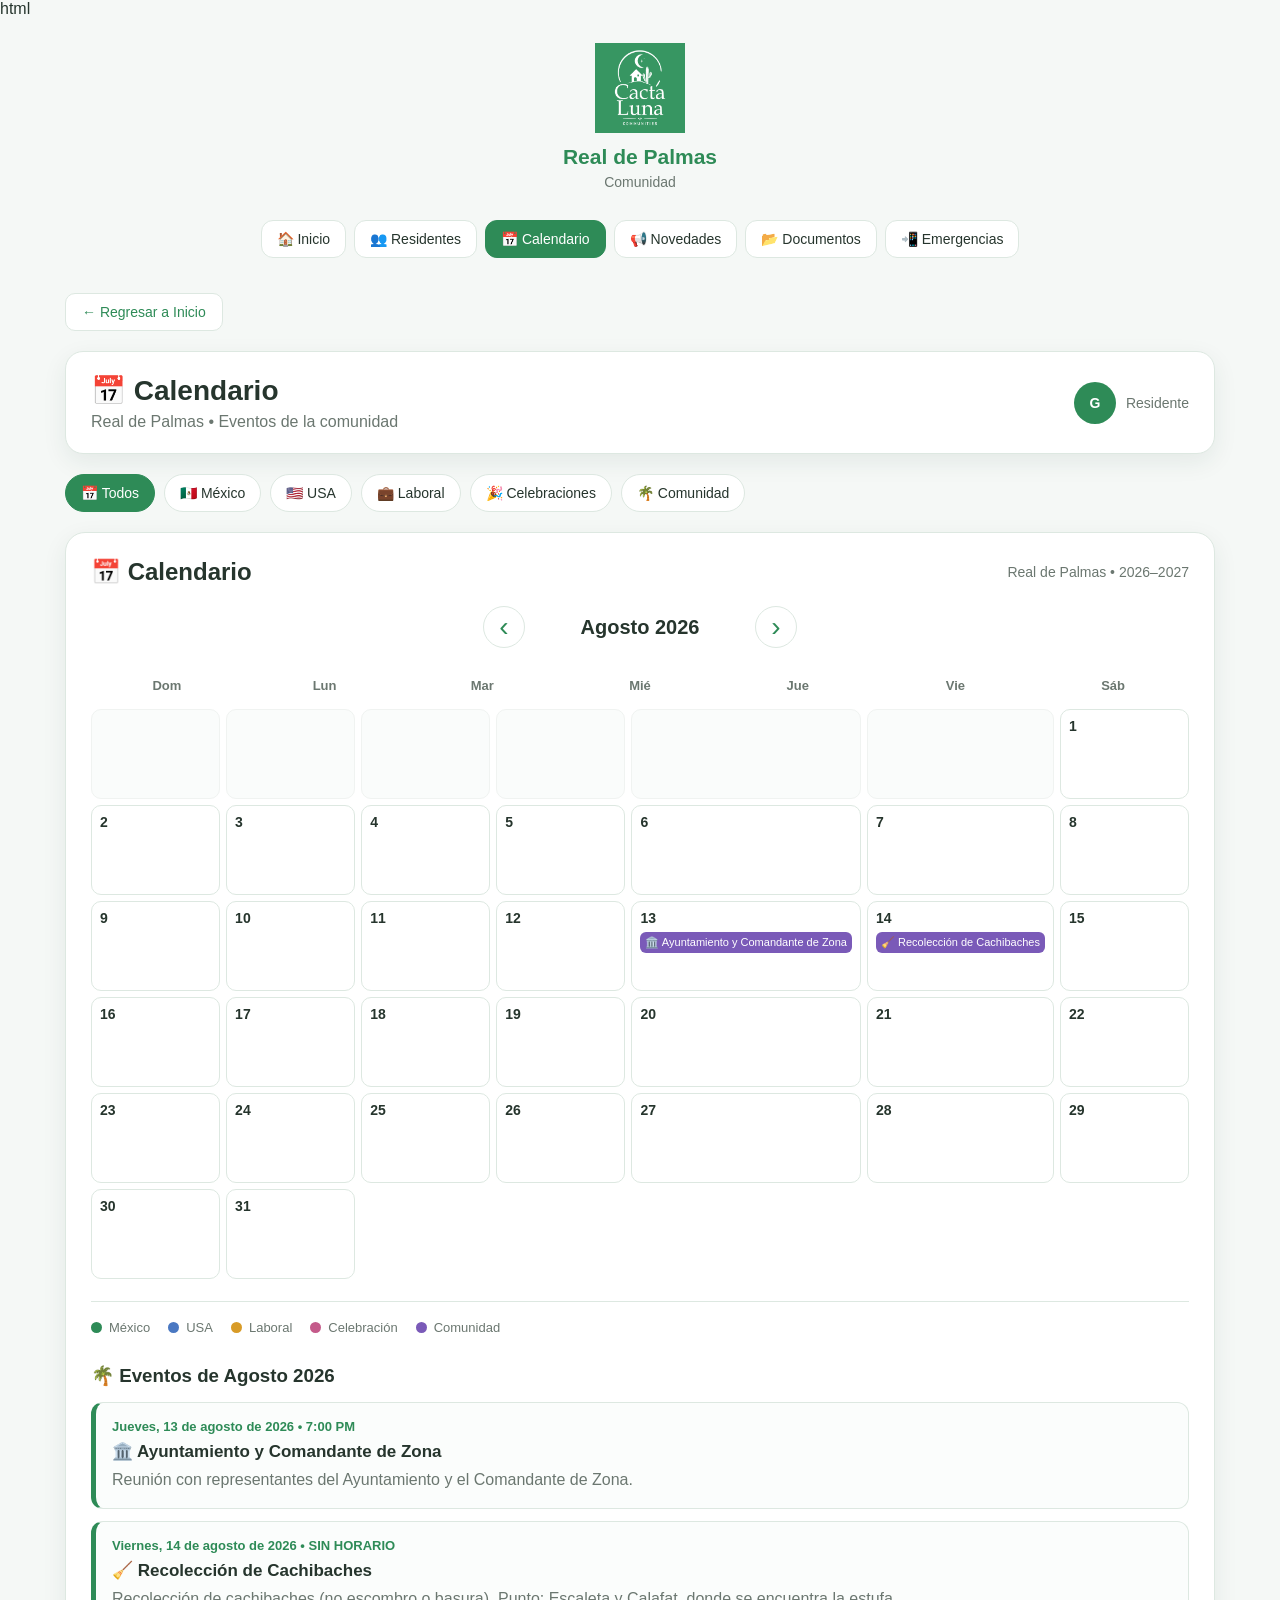
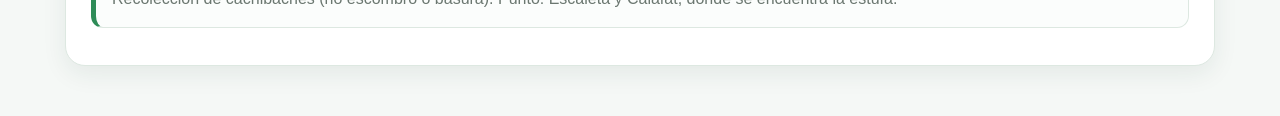
==== pages/calendario.html @ a6d6593d "Update calendario.html" ====
html
<!DOCTYPE html>
<html lang="es">
<head>

<meta charset="UTF-8">
<meta name="viewport" content="width=device-width, initial-scale=1.0">

<title>Calendario | Cacta Luna Communities</title>

<style>

/* ==================================================
   CACTA LUNA COMMUNITIES
   CALENDARIO
================================================== */

:root{
    --verde-principal:#2E8B57;
    --verde-oscuro:#236B45;
    --verde-claro:#EAF6EF;
    --fondo:#F5F8F6;
    --blanco:#FFFFFF;
    --texto:#26352D;
    --gris:#6B7770;
    --borde:#DDE8E1;
    --sombra:0 8px 25px rgba(30,70,45,.08);

    --mexico:#2E8B57;
    --usa:#4A78C2;
    --laboral:#D89B27;
    --celebracion:#C45A8A;
    --comunidad:#7A5AB8;
}

*{
    box-sizing:border-box;
}

body{
    margin:0;
    font-family:Arial, Helvetica, sans-serif;
    background:var(--fondo);
    color:var(--texto);
}

/* ==================================================
   ESTRUCTURA
================================================== */

body{
    min-height:100vh;
}

.logo-area{
    text-align:center;
    padding:25px 15px 20px;
}

.logo-area img{
    width:90px;
    height:90px;
    object-fit:contain;
    display:block;
    margin:0 auto 12px;
}

.logo-area h2{
    margin:0;
    font-size:21px;
    color:var(--verde-principal);
}

.logo-area p{
    margin:5px 0 0;
    color:var(--gris);
    font-size:14px;
}

/* ==================================================
   MENU
================================================== */

.menu{
    display:flex;
    justify-content:center;
    flex-wrap:wrap;
    gap:8px;
    padding:10px 20px 20px;
}

.menu a{
    text-decoration:none;
    color:var(--texto);
    background:white;
    border:1px solid var(--borde);
    padding:10px 15px;
    border-radius:12px;
    font-size:14px;
    transition:.2s ease;
}

.menu a:hover{
    background:var(--verde-claro);
    color:var(--verde-oscuro);
    transform:translateY(-2px);
}

.menu a.active{
    background:var(--verde-principal);
    color:white;
    border-color:var(--verde-principal);
}

/* ==================================================
   CONTENEDOR
================================================== */

.main-content{
    max-width:1200px;
    margin:0 auto;
    padding:15px 25px 50px;
}

/* ==================================================
   BOTON INICIO
================================================== */

.boton-inicio{
    display:inline-block;
    text-decoration:none;
    color:var(--verde-principal);
    background:white;
    border:1px solid var(--borde);
    padding:10px 16px;
    border-radius:10px;
    margin-bottom:20px;
    font-size:14px;
    transition:.2s;
}

.boton-inicio:hover{
    background:var(--verde-claro);
}

/* ==================================================
   TOPBAR
================================================== */

.topbar{
    background:white;
    border:1px solid var(--borde);
    border-radius:18px;
    padding:22px 25px;
    display:flex;
    justify-content:space-between;
    align-items:center;
    gap:20px;
    box-shadow:var(--sombra);
    margin-bottom:20px;
}

.topbar h1{
    margin:0 0 6px;
    font-size:28px;
}

.topbar p{
    margin:0;
    color:var(--gris);
}

.profile{
    display:flex;
    align-items:center;
    gap:10px;
    color:var(--gris);
    font-size:14px;
}

.avatar{
    width:42px;
    height:42px;
    border-radius:50%;
    background:var(--verde-principal);
    color:white;
    display:flex;
    align-items:center;
    justify-content:center;
    font-weight:bold;
}

/* ==================================================
   FILTROS
================================================== */

.filters{
    display:flex;
    flex-wrap:wrap;
    gap:9px;
    margin-bottom:20px;
}

.filter{
    border:1px solid var(--borde);
    background:white;
    color:var(--texto);
    padding:10px 15px;
    border-radius:20px;
    cursor:pointer;
    font-size:14px;
    transition:.2s;
}

.filter:hover{
    background:var(--verde-claro);
}

.filter.active{
    background:var(--verde-principal);
    color:white;
    border-color:var(--verde-principal);
}

/* ==================================================
   TARJETA CALENDARIO
================================================== */

.calendar-card{
    background:white;
    border:1px solid var(--borde);
    border-radius:20px;
    padding:25px;
    box-shadow:var(--sombra);
}

.calendar-header{
    display:flex;
    justify-content:space-between;
    align-items:center;
    gap:15px;
    margin-bottom:20px;
}

.calendar-header h2{
    margin:0;
}

.month{
    color:var(--gris);
    font-size:14px;
}

/* ==================================================
   CONTROLES DE MES
================================================== */

.month-controls{
    display:flex;
    justify-content:center;
    align-items:center;
    gap:20px;
    margin-bottom:20px;
}

.month-button{
    width:42px;
    height:42px;
    border-radius:50%;
    border:1px solid var(--borde);
    background:white;
    color:var(--verde-principal);
    font-size:28px;
    cursor:pointer;
    line-height:1;
}

.month-button:hover{
    background:var(--verde-claro);
}

.month-label{
    min-width:190px;
    text-align:center;
    font-size:20px;
    font-weight:bold;
}

/* ==================================================
   DIAS DE SEMANA
================================================== */

.weekdays{
    display:grid;
    grid-template-columns:repeat(7,1fr);
    gap:6px;
    margin-bottom:6px;
}

.weekdays div{
    text-align:center;
    padding:10px 4px;
    font-size:13px;
    font-weight:bold;
    color:var(--gris);
}

/* ==================================================
   GRID DEL CALENDARIO
================================================== */

.calendar-grid{
    display:grid;
    grid-template-columns:repeat(7,1fr);
    gap:6px;
}

.day{
    min-height:90px;
    border:1px solid var(--borde);
    border-radius:10px;
    padding:8px;
    background:#fff;
    position:relative;
    cursor:default;
    transition:.15s;
}

.day.empty{
    background:#FAFCFB;
    border-color:#F0F3F1;
}

.day-number{
    font-size:14px;
    font-weight:bold;
    margin-bottom:6px;
}

.day.today{
    border:2px solid var(--verde-principal);
}

.day.has-event{
    cursor:pointer;
}

.day.has-event:hover{
    transform:translateY(-2px);
    box-shadow:0 4px 12px rgba(30,70,45,.12);
}

/* ==================================================
   EVENTOS DENTRO DEL DIA
================================================== */

.day-event{
    font-size:11px;
    padding:4px 5px;
    border-radius:6px;
    margin-top:4px;
    color:white;
    overflow:hidden;
    white-space:nowrap;
    text-overflow:ellipsis;
}

.event-mexico{
    background:var(--mexico);
}

.event-usa{
    background:var(--usa);
}

.event-laboral{
    background:var(--laboral);
}

.event-celebracion{
    background:var(--celebracion);
}

.event-comunidad{
    background:var(--comunidad);
}

/* ==================================================
   LEYENDA
================================================== */

.legend{
    display:flex;
    flex-wrap:wrap;
    gap:18px;
    margin-top:22px;
    padding-top:18px;
    border-top:1px solid var(--borde);
}

.legend-item{
    display:flex;
    align-items:center;
    gap:7px;
    font-size:13px;
    color:var(--gris);
}

.legend-dot{
    width:11px;
    height:11px;
    border-radius:50%;
}

.dot-mexico{
    background:var(--mexico);
}

.dot-usa{
    background:var(--usa);
}

.dot-laboral{
    background:var(--laboral);
}

.dot-celebracion{
    background:var(--celebracion);
}

.dot-comunidad{
    background:var(--comunidad);
}

/* ==================================================
   LISTA DE EVENTOS
================================================== */

.events-list{
    margin-top:30px;
}

.events-list h3{
    margin-bottom:15px;
}

.event-card{
    border:1px solid var(--borde);
    border-left:5px solid var(--verde-principal);
    border-radius:12px;
    padding:16px;
    margin-bottom:12px;
    background:#FBFDFC;
}

.event-card .date{
    color:var(--verde-principal);
    font-weight:bold;
    font-size:13px;
    margin-bottom:7px;
}

.event-card .title{
    font-size:17px;
    font-weight:bold;
    margin-bottom:6px;
}

.event-card p{
    margin:0;
    color:var(--gris);
    line-height:1.5;
}

/* ==================================================
   MENSAJE SIN EVENTOS
================================================== */

.no-events{
    color:var(--gris);
    padding:15px;
    background:var(--verde-claro);
    border-radius:10px;
}

/* ==================================================
   RESPONSIVE
================================================== */

@media(max-width:700px){

    .main-content{
        padding:10px 12px 35px;
    }

    .menu{
        padding:8px 10px 15px;
    }

    .menu a{
        font-size:13px;
        padding:9px 11px;
    }

    .topbar{
        padding:18px;
        align-items:flex-start;
    }

    .topbar h1{
        font-size:23px;
    }

    .profile{
        display:none;
    }

    .calendar-card{
        padding:14px;
        border-radius:15px;
    }

    .calendar-header{
        display:block;
    }

    .calendar-header h2{
        margin-bottom:5px;
    }

    .month-controls{
        gap:10px;
    }

    .month-label{
        min-width:150px;
        font-size:17px;
    }

    .weekdays{
        gap:3px;
    }

    .weekdays div{
        font-size:10px;
        padding:7px 2px;
    }

    .calendar-grid{
        gap:3px;
    }

    .day{
        min-height:62px;
        padding:5px;
        border-radius:7px;
    }

    .day-number{
        font-size:12px;
    }

    .day-event{
        font-size:9px;
        padding:3px;
    }

    .legend{
        gap:10px;
    }

    .legend-item{
        font-size:11px;
    }
}

</style>

</head>

<body>

<!-- ==================================================
     LOGO
================================================== -->

<div class="logo-area">

    <img src="../assets/logo-cacta-luna1.png"
         alt="Cacta Luna Communities">

    <h2>Real de Palmas</h2>

    <p>Comunidad</p>

</div>


<!-- ==================================================
     MENU
================================================== -->

<nav class="menu">

    <a href="../index.html">
        🏠 Inicio
    </a>

    <a href="#">
        👥 Residentes
    </a>

    <a href="calendario.html" class="active">
        📅 Calendario
    </a>

    <a href="#">
        📢 Novedades
    </a>

    <a href="documentos.html">
        📂 Documentos
    </a>

    <a href="https://wa.me/5216621665671?text=Hola,%20solicito%20apoyo%20de%20emergencia%20vecinal%20en%20Real%20de%20Palmas%20Etapa%201"
       target="_blank"
       rel="noopener">
        📲 Emergencias
    </a>

</nav>


<!-- ==================================================
     CONTENIDO
================================================== -->

<main class="main-content">

    <a href="../index.html" class="boton-inicio">
        ← Regresar a Inicio
    </a>


    <!-- TOPBAR -->

    <div class="topbar">

        <div>

            <h1>📅 Calendario</h1>

            <p>
                Real de Palmas • Eventos de la comunidad
            </p>

        </div>


        <div class="profile">

            <div class="avatar">
                G
            </div>

            <span>
                Residente
            </span>

        </div>

    </div>


    <!-- ==================================================
         FILTROS
    ================================================== -->

    <div class="filters">

        <button class="filter active"
                onclick="filtrarEventos('todos',this)">
            📅 Todos
        </button>

        <button class="filter"
                onclick="filtrarEventos('mexico',this)">
            🇲🇽 México
        </button>

        <button class="filter"
                onclick="filtrarEventos('usa',this)">
            🇺🇸 USA
        </button>

        <button class="filter"
                onclick="filtrarEventos('laboral',this)">
            💼 Laboral
        </button>

        <button class="filter"
                onclick="filtrarEventos('celebracion',this)">
            🎉 Celebraciones
        </button>

        <button class="filter"
                onclick="filtrarEventos('comunidad',this)">
            🌴 Comunidad
        </button>

    </div>


    <!-- ==================================================
         CALENDARIO
    ================================================== -->

    <section class="calendar-card">

        <div class="calendar-header">

            <h2>📅 Calendario</h2>

            <span class="month">
                Real de Palmas • 2026–2027
            </span>

        </div>


        <div class="month-controls">

            <button class="month-button"
                    onclick="mesAnterior()">
                ‹
            </button>

            <div id="monthLabel"
                 class="month-label">
                Agosto 2026
            </div>

            <button class="month-button"
                    onclick="mesSiguiente()">
                ›
            </button>

        </div>


        <div class="weekdays">

            <div>Dom</div>
            <div>Lun</div>
            <div>Mar</div>
            <div>Mié</div>
            <div>Jue</div>
            <div>Vie</div>
            <div>Sáb</div>

        </div>


        <!--
            IMPORTANTE:
            ESTA DIV NUNCA SE REEMPLAZA POR LA LISTA
            DE EVENTOS.

            JavaScript solamente genera aquí los días.
        -->

        <div id="calendarGrid"
             class="calendar-grid">
        </div>


        <!-- LEYENDA -->

        <div class="legend">

            <div class="legend-item">
                <span class="legend-dot dot-mexico"></span>
                México
            </div>

            <div class="legend-item">
                <span class="legend-dot dot-usa"></span>
                USA
            </div>

            <div class="legend-item">
                <span class="legend-dot dot-laboral"></span>
                Laboral
            </div>

            <div class="legend-item">
                <span class="legend-dot dot-celebracion"></span>
                Celebración
            </div>

            <div class="legend-item">
                <span class="legend-dot dot-comunidad"></span>
                Comunidad
            </div>

        </div>


        <!-- ==================================================
             EVENTOS DE LA COMUNIDAD
        ================================================== -->

     <div class="events-list">

    <div id="eventsContainer">
    </div>

</div>

    </section>

</main>


<!-- ==================================================
     JAVASCRIPT
================================================== -->

<script>

/* ==================================================
   CONFIGURACIÓN DEL CALENDARIO
================================================== */

/*
    El calendario comienza en agosto de 2026
    y termina en diciembre de 2027.

    Los días se generan automáticamente.

    NO SE DEBEN AGREGAR LOS DÍAS MANUALMENTE.
*/


const fechaInicio = new Date(2026, 7, 1);
const fechaFin = new Date(2027, 11, 1);

let fechaActual = new Date(2026, 7, 1);

let filtroActual = "todos";


/* ==================================================
   EVENTOS
================================================== */

/*
    ==================================================
    AQUÍ ES DONDE PODRÁS AGREGAR O MODIFICAR EVENTOS
    ==================================================

    IMPORTANTE:

    Para agregar un evento NO TOQUES el calendario.

    Solo agrega otro bloque dentro de esta lista.

*/

const eventos = [

    /* ----------------------------------------------
       EVENTO 1
    ---------------------------------------------- */

    {
        fecha: "2026-08-13",
        hora: "7:00 PM",
        titulo: "🏛️ Ayuntamiento y Comandante de Zona",
        descripcion:
            "Reunión con representantes del Ayuntamiento y el Comandante de Zona.",
        categoria: "comunidad"
    },


    /* ----------------------------------------------
       EVENTO 2
    ---------------------------------------------- */

    {
        fecha: "2026-08-14",
        hora: "SIN HORARIO",
        titulo: "🧹 Recolección de Cachibaches",
        descripcion:
            "Recolección de cachibaches (no escombro o basura). Punto: Escaleta y Calafat, donde se encuentra la estufa.",
        categoria: "comunidad"
    },


    /* ==================================================
       EJEMPLO PARA FUTUROS EVENTOS

       Puedes copiar este bloque:

    {
        fecha: "2026-08-20",
        hora: "7:00 PM",
        titulo: "🌴 Reunión vecinal",
        descripcion:
            "Reunión general de vecinos de Real de Palmas.",
        categoria: "comunidad"
    }

       Y cambiar solamente los datos.
    ================================================== */


    /* ==================================================
       DÍAS FESTIVOS Y CELEBRACIONES
    ================================================== */

    {
        fecha: "2026-09-16",
        hora: "",
        titulo: "🇲🇽 Día de la Independencia de México",
        descripcion: "Día de la Independencia de México.",
        categoria: "mexico"
    },

    {
        fecha: "2026-11-02",
        hora: "",
        titulo: "🇲🇽 Día de Muertos",
        descripcion: "Conmemoración del Día de Muertos.",
        categoria: "celebracion"
    },

    {
        fecha: "2026-11-16",
        hora: "",
        titulo: "🇲🇽 Revolución Mexicana",
        descripcion:
            "Conmemoración de la Revolución Mexicana.",
        categoria: "mexico"
    },

    {
        fecha: "2026-12-25",
        hora: "",
        titulo: "🎄 Navidad",
        descripcion: "Celebración de Navidad.",
        categoria: "celebracion"
    },

    {
        fecha: "2027-01-01",
        hora: "",
        titulo: "🎆 Año Nuevo",
        descripcion: "Inicio del año 2027.",
        categoria: "celebracion"
    },

    {
        fecha: "2027-02-05",
        hora: "",
        titulo: "🇲🇽 Día de la Constitución",
        descripcion:
            "Conmemoración de la Constitución Mexicana.",
        categoria: "mexico"
    },

    {
        fecha: "2027-02-14",
        hora: "",
        titulo: "❤️ Día del Amor y la Amistad",
        descripcion: "Celebración del Día del Amor y la Amistad.",
        categoria: "celebracion"
    },

    {
        fecha: "2027-03-21",
        hora: "",
        titulo: "🇲🇽 Natalicio de Benito Juárez",
        descripcion:
            "Conmemoración del natalicio de Benito Juárez.",
        categoria: "mexico"
    },

    {
        fecha: "2027-05-10",
        hora: "",
        titulo: "💐 Día de las Madres",
        descripcion: "Celebración del Día de las Madres.",
        categoria: "celebracion"
    },

    {
        fecha: "2027-06-20",
        hora: "",
        titulo: "👔 Día del Padre",
        descripcion: "Celebración del Día del Padre.",
        categoria: "celebracion"
    },

    {
        fecha: "2027-09-16",
        hora: "",
        titulo: "🇲🇽 Día de la Independencia de México",
        descripcion: "Día de la Independencia de México.",
        categoria: "mexico"
    },

    {
        fecha: "2027-11-02",
        hora: "",
        titulo: "🇲🇽 Día de Muertos",
        descripcion: "Conmemoración del Día de Muertos.",
        categoria: "celebracion"
    },

    {
        fecha: "2027-11-15",
        hora: "",
        titulo: "🇲🇽 Revolución Mexicana",
        descripcion:
            "Conmemoración de la Revolución Mexicana.",
        categoria: "mexico"
    },

    {
        fecha: "2027-12-25",
        hora: "",
        titulo: "🎄 Navidad",
        descripcion: "Celebración de Navidad.",
        categoria: "celebracion"
    }

];


/* ==================================================
   NOMBRES DE LOS MESES
================================================== */

const nombresMeses = [
    "Enero",
    "Febrero",
    "Marzo",
    "Abril",
    "Mayo",
    "Junio",
    "Julio",
    "Agosto",
    "Septiembre",
    "Octubre",
    "Noviembre",
    "Diciembre"
];


/* ==================================================
   MOSTRAR CALENDARIO
================================================== */

function mostrarCalendario(){

    const grid =
        document.getElementById("calendarGrid");

    const label =
        document.getElementById("monthLabel");


    /* Limpiamos SOLO el grid */

    grid.innerHTML = "";


    const año =
        fechaActual.getFullYear();

    const mes =
        fechaActual.getMonth();


    label.textContent =
        nombresMeses[mes] + " " + año;


    /*
        Primer día del mes
    */

    const primerDia =
        new Date(año, mes, 1).getDay();


    /*
        Número de días del mes
    */

    const diasMes =
        new Date(año, mes + 1, 0).getDate();


    /*
        Espacios antes del día 1
    */

    for(let i = 0; i < primerDia; i++){

        const espacio =
            document.createElement("div");

        espacio.className =
            "day empty";

        grid.appendChild(espacio);
    }


    /*
        Crear todos los días
    */

    for(let dia = 1; dia <= diasMes; dia++){

        const celda =
            document.createElement("div");

        celda.className =
            "day";


        const numero =
            document.createElement("div");

        numero.className =
            "day-number";

        numero.textContent =
            dia;

        celda.appendChild(numero);


        /*
            Fecha YYYY-MM-DD
        */

        const fecha =
            año +
            "-" +
            String(mes + 1).padStart(2,"0") +
            "-" +
            String(dia).padStart(2,"0");


        /*
            Buscar eventos de ese día
        */

        const eventosDia =
            eventos.filter(evento => {

                return evento.fecha === fecha &&
                       (
                           filtroActual === "todos" ||
                           evento.categoria === filtroActual
                       );

            });


        /*
            Mostrar eventos
        */

        eventosDia.forEach(evento => {

            const eventoDiv =
                document.createElement("div");

            eventoDiv.className =
                "day-event event-" +
                evento.categoria;

            eventoDiv.textContent =
                evento.titulo;

            celda.appendChild(eventoDiv);

        });


        /*
            Marcar día con evento
        */

        if(eventosDia.length > 0){

            celda.classList.add("has-event");

            celda.title =
                eventosDia
                    .map(e => e.titulo)
                    .join("\n");

        }


        /*
            Marcar HOY
        */

        const hoy =
            new Date();

        if(
            hoy.getFullYear() === año &&
            hoy.getMonth() === mes &&
            hoy.getDate() === dia
        ){

            celda.classList.add("today");

        }


        grid.appendChild(celda);

    }

}


/* ==================================================
   MOSTRAR LISTA DE EVENTOS DEL MES ACTUAL
================================================== */

function mostrarListaEventos(){

    const container =
        document.getElementById("eventsContainer");


    /* Limpiar solamente la lista de eventos */

    container.innerHTML = "";


    /* Año y mes que estamos viendo */

    const añoActual =
        fechaActual.getFullYear();

    const mesActual =
        fechaActual.getMonth() + 1;


    /* Convertir mes a 01, 02, 03... */

    const mesFormato =
        String(mesActual).padStart(2, "0");


    /*
        Buscar solamente los eventos
        del mes que estamos viendo
    */

    const eventosDelMes =
        eventos
        .filter(evento => {

            const perteneceAlMes =
                evento.fecha.startsWith(
                    añoActual + "-" + mesFormato
                );

            const perteneceAlFiltro =
                filtroActual === "todos" ||
                evento.categoria === filtroActual;

            return perteneceAlMes &&
                   perteneceAlFiltro;

        })
        .sort((a, b) =>
            a.fecha.localeCompare(b.fecha)
        );


    /* Título del mes */

    const titulo =
        document.createElement("h3");

    titulo.textContent =
        "🌴 Eventos de " +
        nombresMeses[fechaActual.getMonth()] +
        " " +
        añoActual;

    container.appendChild(titulo);


    /* Si no hay eventos */

    if(eventosDelMes.length === 0){

        const mensaje =
            document.createElement("div");

        mensaje.className =
            "no-events";

        mensaje.textContent =
            "No hay eventos programados para este mes.";

        container.appendChild(mensaje);

        return;

    }


    /* Mostrar solamente los eventos del mes */

    eventosDelMes.forEach(evento => {

        const tarjeta =
            document.createElement("div");

        tarjeta.className =
            "event-card";


        const fechaTexto =
            formatearFecha(evento.fecha);


        tarjeta.innerHTML = `

            <div class="date">
                ${fechaTexto}
                ${evento.hora ? " • " + evento.hora : ""}
            </div>

            <div class="title">
                ${evento.titulo}
            </div>

            <p>
                ${evento.descripcion}
            </p>

        `;


        container.appendChild(tarjeta);

    });

}


/* ==================================================
   FORMATEAR FECHA
================================================== */

function formatearFecha(fecha){

    const partes =
        fecha.split("-");

    const año =
        Number(partes[0]);

    const mes =
        Number(partes[1]) - 1;

    const dia =
        Number(partes[2]);


    const fechaObj =
        new Date(año, mes, dia);


    const opciones = {
        weekday:"long",
        day:"numeric",
        month:"long",
        year:"numeric"
    };


    let resultado =
        fechaObj.toLocaleDateString(
            "es-MX",
            opciones
        );


    resultado =
        resultado.charAt(0).toUpperCase() +
        resultado.slice(1);


    return resultado;
}


/* ==================================================
   FILTROS
================================================== */

function filtrarEventos(categoria, boton){

    filtroActual =
        categoria;


    /*
        Quitar active de todos
    */

    document
        .querySelectorAll(".filter")
        .forEach(btn => {

            btn.classList.remove("active");

        });


    /*
        Activar botón seleccionado
    */

    boton.classList.add("active");


    /*
        IMPORTANTE:

        Estas dos funciones son independientes.

        Una dibuja el calendario.
        La otra dibuja la lista.

        Ninguna borra a la otra.
    */

    mostrarCalendario();

    mostrarListaEventos();

}


/* ==================================================
   MES ANTERIOR
================================================== */

function mesAnterior(){

    const nuevaFecha =
        new Date(
            fechaActual.getFullYear(),
            fechaActual.getMonth() - 1,
            1
        );


    /*
        No permitir antes de agosto 2026
    */

    if(nuevaFecha < fechaInicio){
        return;
    }


    fechaActual =
        nuevaFecha;


    mostrarCalendario();

}


/* ==================================================
   MES SIGUIENTE
================================================== */

function mesSiguiente(){

    const nuevaFecha =
        new Date(
            fechaActual.getFullYear(),
            fechaActual.getMonth() + 1,
            1
        );


    /*
        No permitir después de diciembre 2027
    */

    if(nuevaFecha > fechaFin){
        return;
    }


    fechaActual =
        nuevaFecha;


    mostrarCalendario();

}


/* ==================================================
   INICIALIZAR
================================================== */

document.addEventListener(
    "DOMContentLoaded",
    function(){

        mostrarCalendario();

        mostrarListaEventos();

    }
);

</script>

</body>
</html>
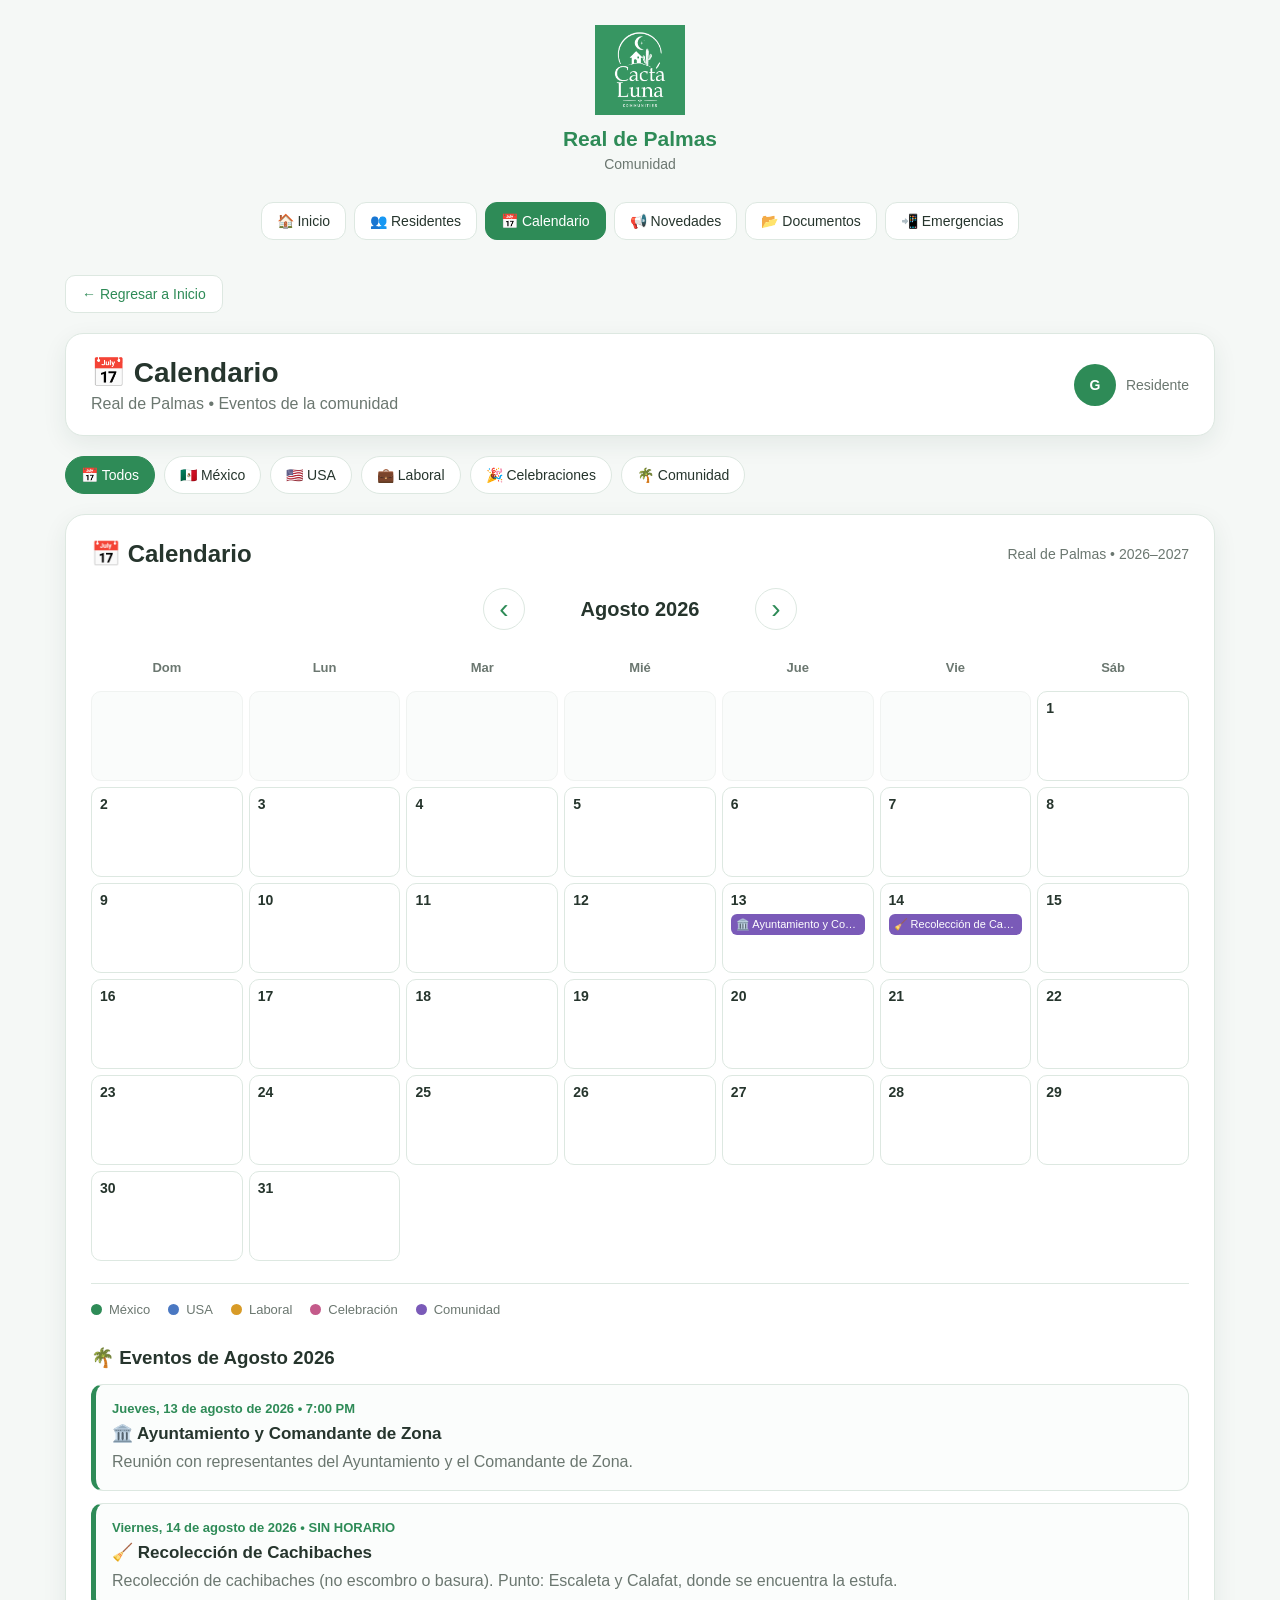
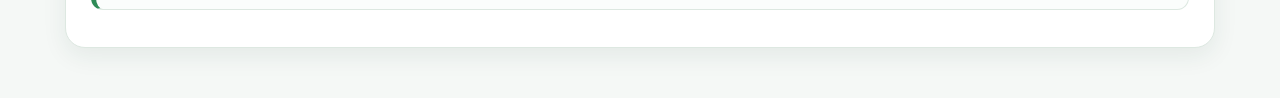
==== commit ed4add15: "Update calendario.html" ====
--- a/pages/calendario.html
+++ b/pages/calendario.html
@@ -1,4 +1,3 @@
-html
 <!DOCTYPE html>
 <html lang="es">
 <head>
@@ -42,15 +41,12 @@
     font-family:Arial, Helvetica, sans-serif;
     background:var(--fondo);
     color:var(--texto);
-}
-
-/* ==================================================
-   ESTRUCTURA
-================================================== */
-
-body{
     min-height:100vh;
 }
+
+/* ==================================================
+   LOGO
+================================================== */
 
 .logo-area{
     text-align:center;
@@ -292,7 +288,7 @@
 
 .weekdays{
     display:grid;
-    grid-template-columns:repeat(7,1fr);
+    grid-template-columns:repeat(7,minmax(0,1fr));
     gap:6px;
     margin-bottom:6px;
 }
@@ -311,11 +307,12 @@
 
 .calendar-grid{
     display:grid;
-    grid-template-columns:repeat(7,1fr);
+    grid-template-columns:repeat(7,minmax(0,1fr));
     gap:6px;
 }
 
 .day{
+    min-width:0;
     min-height:90px;
     border:1px solid var(--borde);
     border-radius:10px;
@@ -324,6 +321,7 @@
     position:relative;
     cursor:default;
     transition:.15s;
+    overflow:hidden;
 }
 
 .day.empty{
@@ -351,7 +349,7 @@
 }
 
 /* ==================================================
-   EVENTOS DENTRO DEL DIA
+   EVENTOS
 ================================================== */
 
 .day-event{
@@ -363,6 +361,7 @@
     overflow:hidden;
     white-space:nowrap;
     text-overflow:ellipsis;
+    max-width:100%;
 }
 
 .event-mexico{
@@ -484,94 +483,259 @@
 }
 
 /* ==================================================
-   RESPONSIVE
+   RESPONSIVE — CELULAR
 ================================================== */
 
 @media(max-width:700px){
 
+    body{
+        overflow-x:hidden;
+    }
+
     .main-content{
-        padding:10px 12px 35px;
-    }
+        width:100%;
+        max-width:100%;
+        padding:10px 8px 35px;
+    }
+
+    /* LOGO */
+
+    .logo-area{
+        padding:18px 10px 12px;
+    }
+
+    .logo-area img{
+        width:72px;
+        height:72px;
+    }
+
+    .logo-area h2{
+        font-size:19px;
+    }
+
+    .logo-area p{
+        font-size:13px;
+    }
+
+    /* MENU */
 
     .menu{
-        padding:8px 10px 15px;
+        width:100%;
+        padding:8px 8px 15px;
+        gap:6px;
     }
 
     .menu a{
+        font-size:12px;
+        padding:8px 9px;
+    }
+
+    /* BOTON INICIO */
+
+    .boton-inicio{
         font-size:13px;
-        padding:9px 11px;
-    }
+        padding:9px 13px;
+        margin-bottom:14px;
+    }
+
+    /* TOPBAR */
 
     .topbar{
-        padding:18px;
+        width:100%;
+        padding:16px;
+        border-radius:15px;
         align-items:flex-start;
     }
 
     .topbar h1{
-        font-size:23px;
+        font-size:21px;
+    }
+
+    .topbar p{
+        font-size:13px;
     }
 
     .profile{
         display:none;
     }
 
+    /* FILTROS */
+
+    .filters{
+        width:100%;
+        gap:6px;
+        margin-bottom:14px;
+    }
+
+    .filter{
+        padding:8px 10px;
+        font-size:12px;
+    }
+
+    /* CALENDARIO */
+
     .calendar-card{
-        padding:14px;
+        width:100%;
+        padding:10px;
         border-radius:15px;
+        overflow:hidden;
     }
 
     .calendar-header{
         display:block;
+        margin-bottom:14px;
     }
 
     .calendar-header h2{
+        font-size:19px;
         margin-bottom:5px;
     }
 
+    .month{
+        font-size:12px;
+    }
+
+    /* CAMBIO DE MES */
+
     .month-controls{
-        gap:10px;
+        width:100%;
+        display:flex;
+        justify-content:space-between;
+        align-items:center;
+        gap:6px;
+        margin-bottom:12px;
+    }
+
+    .month-button{
+        width:36px;
+        height:36px;
+        min-width:36px;
+        font-size:23px;
     }
 
     .month-label{
-        min-width:150px;
+        min-width:0;
+        flex:1;
+        font-size:16px;
+        white-space:nowrap;
+    }
+
+    /* DÍAS DE SEMANA */
+
+    .weekdays{
+        width:100%;
+        display:grid;
+        grid-template-columns:repeat(7,minmax(0,1fr));
+        gap:2px;
+        margin-bottom:3px;
+    }
+
+    .weekdays div{
+        min-width:0;
+        padding:6px 1px;
+        font-size:9px;
+        text-align:center;
+        overflow:hidden;
+    }
+
+    /* GRID */
+
+    .calendar-grid{
+        width:100%;
+        display:grid;
+        grid-template-columns:repeat(7,minmax(0,1fr));
+        gap:2px;
+    }
+
+    /* DÍAS */
+
+    .day{
+        width:100%;
+        min-width:0;
+        min-height:58px;
+        height:58px;
+        padding:4px;
+        border-radius:6px;
+        overflow:hidden;
+    }
+
+    .day.empty{
+        min-width:0;
+    }
+
+    .day-number{
+        font-size:11px;
+        line-height:14px;
+        margin-bottom:3px;
+    }
+
+    .day.today{
+        border-width:2px;
+    }
+
+    /* EVENTOS */
+
+    .day-event{
+        width:100%;
+        min-width:0;
+        max-width:100%;
+        font-size:8px;
+        line-height:10px;
+        padding:2px 3px;
+        margin-top:2px;
+        border-radius:4px;
+        overflow:hidden;
+        white-space:nowrap;
+        text-overflow:ellipsis;
+    }
+
+    /* LEYENDA */
+
+    .legend{
+        display:flex;
+        flex-wrap:wrap;
+        gap:8px 12px;
+        margin-top:16px;
+        padding-top:14px;
+    }
+
+    .legend-item{
+        font-size:10px;
+    }
+
+    .legend-dot{
+        width:9px;
+        height:9px;
+    }
+
+    /* LISTA DE EVENTOS */
+
+    .events-list{
+        margin-top:22px;
+    }
+
+    .events-list h3{
         font-size:17px;
-    }
-
-    .weekdays{
-        gap:3px;
-    }
-
-    .weekdays div{
-        font-size:10px;
-        padding:7px 2px;
-    }
-
-    .calendar-grid{
-        gap:3px;
-    }
-
-    .day{
-        min-height:62px;
-        padding:5px;
-        border-radius:7px;
-    }
-
-    .day-number{
+        margin-bottom:12px;
+    }
+
+    .event-card{
+        padding:13px;
+        border-radius:10px;
+    }
+
+    .event-card .date{
         font-size:12px;
     }
 
-    .day-event{
-        font-size:9px;
-        padding:3px;
-    }
-
-    .legend{
-        gap:10px;
-    }
-
-    .legend-item{
-        font-size:11px;
-    }
+    .event-card .title{
+        font-size:15px;
+    }
+
+    .event-card p{
+        font-size:13px;
+    }
+
 }
 
 </style>
@@ -614,7 +778,7 @@
         📅 Calendario
     </a>
 
-    <a href="#">
+    <a href="novedades.html">
         📢 Novedades
     </a>
 
@@ -622,9 +786,10 @@
         📂 Documentos
     </a>
 
-    <a href="https://wa.me/5216621665671?text=Hola,%20solicito%20apoyo%20de%20emergencia%20vecinal%20en%20Real%20de%20Palmas%20Etapa%201"
-       target="_blank"
-       rel="noopener">
+    <a
+        href="https://wa.me/5216621665671?text=Hola,%20solicito%20apoyo%20de%20emergencia%20vecinal%20en%20Real%20de%20Palmas%20Etapa%201"
+        target="_blank"
+        rel="noopener">
         📲 Emergencias
     </a>
 
@@ -672,9 +837,7 @@
     </div>
 
 
-    <!-- ==================================================
-         FILTROS
-    ================================================== -->
+    <!-- FILTROS -->
 
     <div class="filters">
 
@@ -761,14 +924,6 @@
         </div>
 
 
-        <!--
-            IMPORTANTE:
-            ESTA DIV NUNCA SE REEMPLAZA POR LA LISTA
-            DE EVENTOS.
-
-            JavaScript solamente genera aquí los días.
-        -->
-
         <div id="calendarGrid"
              class="calendar-grid">
         </div>
@@ -810,12 +965,12 @@
              EVENTOS DE LA COMUNIDAD
         ================================================== -->
 
-     <div class="events-list">
-
-    <div id="eventsContainer">
-    </div>
-
-</div>
+        <div class="events-list">
+
+            <div id="eventsContainer">
+            </div>
+
+        </div>
 
     </section>
 
@@ -832,16 +987,6 @@
    CONFIGURACIÓN DEL CALENDARIO
 ================================================== */
 
-/*
-    El calendario comienza en agosto de 2026
-    y termina en diciembre de 2027.
-
-    Los días se generan automáticamente.
-
-    NO SE DEBEN AGREGAR LOS DÍAS MANUALMENTE.
-*/
-
-
 const fechaInicio = new Date(2026, 7, 1);
 const fechaFin = new Date(2027, 11, 1);
 
@@ -854,24 +999,7 @@
    EVENTOS
 ================================================== */
 
-/*
-    ==================================================
-    AQUÍ ES DONDE PODRÁS AGREGAR O MODIFICAR EVENTOS
-    ==================================================
-
-    IMPORTANTE:
-
-    Para agregar un evento NO TOQUES el calendario.
-
-    Solo agrega otro bloque dentro de esta lista.
-
-*/
-
 const eventos = [
-
-    /* ----------------------------------------------
-       EVENTO 1
-    ---------------------------------------------- */
 
     {
         fecha: "2026-08-13",
@@ -882,11 +1010,6 @@
         categoria: "comunidad"
     },
 
-
-    /* ----------------------------------------------
-       EVENTO 2
-    ---------------------------------------------- */
-
     {
         fecha: "2026-08-14",
         hora: "SIN HORARIO",
@@ -895,29 +1018,6 @@
             "Recolección de cachibaches (no escombro o basura). Punto: Escaleta y Calafat, donde se encuentra la estufa.",
         categoria: "comunidad"
     },
-
-
-    /* ==================================================
-       EJEMPLO PARA FUTUROS EVENTOS
-
-       Puedes copiar este bloque:
-
-    {
-        fecha: "2026-08-20",
-        hora: "7:00 PM",
-        titulo: "🌴 Reunión vecinal",
-        descripcion:
-            "Reunión general de vecinos de Real de Palmas.",
-        categoria: "comunidad"
-    }
-
-       Y cambiar solamente los datos.
-    ================================================== */
-
-
-    /* ==================================================
-       DÍAS FESTIVOS Y CELEBRACIONES
-    ================================================== */
 
     {
         fecha: "2026-09-16",
@@ -1070,11 +1170,7 @@
     const label =
         document.getElementById("monthLabel");
 
-
-    /* Limpiamos SOLO el grid */
-
     grid.innerHTML = "";
-
 
     const año =
         fechaActual.getFullYear();
@@ -1082,31 +1178,15 @@
     const mes =
         fechaActual.getMonth();
 
-
     label.textContent =
         nombresMeses[mes] + " " + año;
 
-
-    /*
-        Primer día del mes
-    */
-
     const primerDia =
         new Date(año, mes, 1).getDay();
 
-
-    /*
-        Número de días del mes
-    */
-
     const diasMes =
         new Date(año, mes + 1, 0).getDate();
 
-
-    /*
-        Espacios antes del día 1
-    */
-
     for(let i = 0; i < primerDia; i++){
 
         const espacio =
@@ -1118,11 +1198,6 @@
         grid.appendChild(espacio);
     }
 
-
-    /*
-        Crear todos los días
-    */
-
     for(let dia = 1; dia <= diasMes; dia++){
 
         const celda =
@@ -1131,7 +1206,6 @@
         celda.className =
             "day";
 
-
         const numero =
             document.createElement("div");
 
@@ -1142,11 +1216,6 @@
             dia;
 
         celda.appendChild(numero);
-
-
-        /*
-            Fecha YYYY-MM-DD
-        */
 
         const fecha =
             año +
@@ -1155,11 +1224,6 @@
             "-" +
             String(dia).padStart(2,"0");
 
-
-        /*
-            Buscar eventos de ese día
-        */
-
         const eventosDia =
             eventos.filter(evento => {
 
@@ -1171,11 +1235,6 @@
 
             });
 
-
-        /*
-            Mostrar eventos
-        */
-
         eventosDia.forEach(evento => {
 
             const eventoDiv =
@@ -1191,11 +1250,6 @@
             celda.appendChild(eventoDiv);
 
         });
-
-
-        /*
-            Marcar día con evento
-        */
 
         if(eventosDia.length > 0){
 
@@ -1207,11 +1261,6 @@
                     .join("\n");
 
         }
-
-
-        /*
-            Marcar HOY
-        */
 
         const hoy =
             new Date();
@@ -1226,7 +1275,6 @@
 
         }
 
-
         grid.appendChild(celda);
 
     }
@@ -1235,7 +1283,7 @@
 
 
 /* ==================================================
-   MOSTRAR LISTA DE EVENTOS DEL MES ACTUAL
+   MOSTRAR LISTA DE EVENTOS
 ================================================== */
 
 function mostrarListaEventos(){
@@ -1243,13 +1291,7 @@
     const container =
         document.getElementById("eventsContainer");
 
-
-    /* Limpiar solamente la lista de eventos */
-
     container.innerHTML = "";
-
-
-    /* Año y mes que estamos viendo */
 
     const añoActual =
         fechaActual.getFullYear();
@@ -1257,17 +1299,8 @@
     const mesActual =
         fechaActual.getMonth() + 1;
 
-
-    /* Convertir mes a 01, 02, 03... */
-
     const mesFormato =
         String(mesActual).padStart(2, "0");
-
-
-    /*
-        Buscar solamente los eventos
-        del mes que estamos viendo
-    */
 
     const eventosDelMes =
         eventos
@@ -1289,9 +1322,6 @@
         .sort((a, b) =>
             a.fecha.localeCompare(b.fecha)
         );
-
-
-    /* Título del mes */
 
     const titulo =
         document.createElement("h3");
@@ -1304,9 +1334,6 @@
 
     container.appendChild(titulo);
 
-
-    /* Si no hay eventos */
-
     if(eventosDelMes.length === 0){
 
         const mensaje =
@@ -1324,9 +1351,6 @@
 
     }
 
-
-    /* Mostrar solamente los eventos del mes */
-
     eventosDelMes.forEach(evento => {
 
         const tarjeta =
@@ -1335,10 +1359,8 @@
         tarjeta.className =
             "event-card";
 
-
         const fechaTexto =
             formatearFecha(evento.fecha);
-
 
         tarjeta.innerHTML = `
 
@@ -1357,7 +1379,6 @@
 
         `;
 
-
         container.appendChild(tarjeta);
 
     });
@@ -1383,10 +1404,8 @@
     const dia =
         Number(partes[2]);
 
-
     const fechaObj =
         new Date(año, mes, dia);
-
 
     const opciones = {
         weekday:"long",
@@ -1395,19 +1414,16 @@
         year:"numeric"
     };
 
-
     let resultado =
         fechaObj.toLocaleDateString(
             "es-MX",
             opciones
         );
 
-
     resultado =
         resultado.charAt(0).toUpperCase() +
         resultado.slice(1);
 
-
     return resultado;
 }
 
@@ -1420,11 +1436,6 @@
 
     filtroActual =
         categoria;
-
-
-    /*
-        Quitar active de todos
-    */
 
     document
         .querySelectorAll(".filter")
@@ -1434,24 +1445,7 @@
 
         });
 
-
-    /*
-        Activar botón seleccionado
-    */
-
     boton.classList.add("active");
-
-
-    /*
-        IMPORTANTE:
-
-        Estas dos funciones son independientes.
-
-        Una dibuja el calendario.
-        La otra dibuja la lista.
-
-        Ninguna borra a la otra.
-    */
 
     mostrarCalendario();
 
@@ -1473,21 +1467,19 @@
             1
         );
 
-
-    /*
-        No permitir antes de agosto 2026
-    */
-
     if(nuevaFecha < fechaInicio){
         return;
     }
 
-
     fechaActual =
         nuevaFecha;
 
-
     mostrarCalendario();
+
+    /* CORREGIDO:
+       también actualiza la lista de eventos */
+
+    mostrarListaEventos();
 
 }
 
@@ -1505,21 +1497,19 @@
             1
         );
 
-
-    /*
-        No permitir después de diciembre 2027
-    */
-
     if(nuevaFecha > fechaFin){
         return;
     }
 
-
     fechaActual =
         nuevaFecha;
 
-
     mostrarCalendario();
+
+    /* CORREGIDO:
+       también actualiza la lista de eventos */
+
+    mostrarListaEventos();
 
 }
 
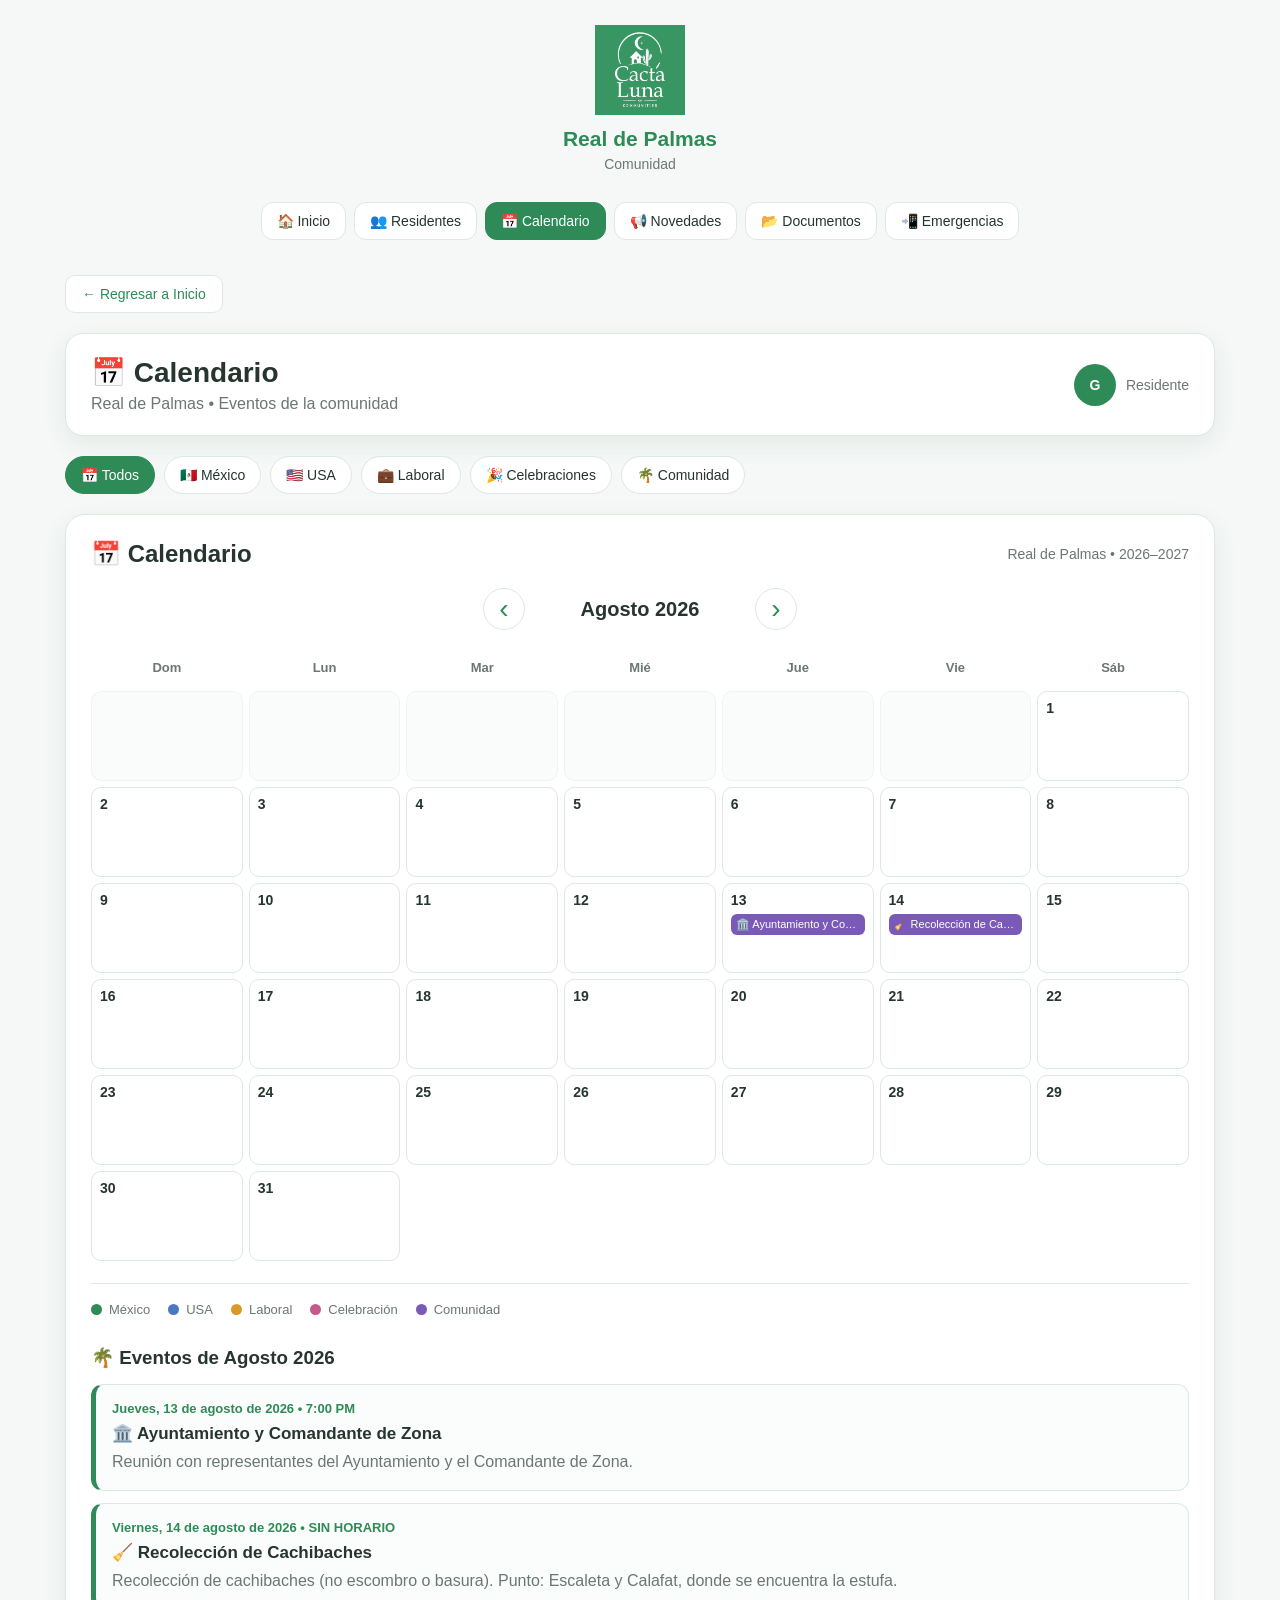
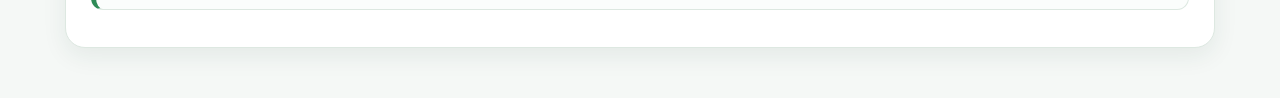
==== commit b2b9340d: "Update calendario.html" ====
--- a/pages/calendario.html
+++ b/pages/calendario.html
@@ -1,5 +1,6 @@
 <!DOCTYPE html>
 <html lang="es">
+
 <head>
 
 <meta charset="UTF-8">
@@ -36,13 +37,21 @@
     box-sizing:border-box;
 }
 
+html{
+    width:100%;
+    overflow-x:hidden;
+}
+
 body{
     margin:0;
+    width:100%;
+    min-height:100vh;
     font-family:Arial, Helvetica, sans-serif;
     background:var(--fondo);
     color:var(--texto);
-    min-height:100vh;
-}
+    overflow-x:hidden;
+}
+
 
 /* ==================================================
    LOGO
@@ -72,6 +81,7 @@
     color:var(--gris);
     font-size:14px;
 }
+
 
 /* ==================================================
    MENU
@@ -108,18 +118,21 @@
     border-color:var(--verde-principal);
 }
 
+
 /* ==================================================
    CONTENEDOR
 ================================================== */
 
 .main-content{
+    width:100%;
     max-width:1200px;
     margin:0 auto;
     padding:15px 25px 50px;
 }
 
-/* ==================================================
-   BOTON INICIO
+
+/* ==================================================
+   BOTÓN INICIO
 ================================================== */
 
 .boton-inicio{
@@ -139,6 +152,7 @@
     background:var(--verde-claro);
 }
 
+
 /* ==================================================
    TOPBAR
 ================================================== */
@@ -186,6 +200,7 @@
     font-weight:bold;
 }
 
+
 /* ==================================================
    FILTROS
 ================================================== */
@@ -218,16 +233,20 @@
     border-color:var(--verde-principal);
 }
 
+
 /* ==================================================
    TARJETA CALENDARIO
 ================================================== */
 
 .calendar-card{
+    width:100%;
+    max-width:100%;
     background:white;
     border:1px solid var(--borde);
     border-radius:20px;
     padding:25px;
     box-shadow:var(--sombra);
+    overflow:hidden;
 }
 
 .calendar-header{
@@ -247,6 +266,7 @@
     font-size:14px;
 }
 
+
 /* ==================================================
    CONTROLES DE MES
 ================================================== */
@@ -262,6 +282,7 @@
 .month-button{
     width:42px;
     height:42px;
+    flex:0 0 42px;
     border-radius:50%;
     border:1px solid var(--borde);
     background:white;
@@ -276,17 +297,19 @@
 }
 
 .month-label{
-    min-width:190px;
+    width:190px;
     text-align:center;
     font-size:20px;
     font-weight:bold;
 }
 
-/* ==================================================
-   DIAS DE SEMANA
+
+/* ==================================================
+   DÍAS DE SEMANA
 ================================================== */
 
 .weekdays{
+    width:100%;
     display:grid;
     grid-template-columns:repeat(7,minmax(0,1fr));
     gap:6px;
@@ -294,18 +317,21 @@
 }
 
 .weekdays div{
+    min-width:0;
     text-align:center;
-    padding:10px 4px;
+    padding:10px 2px;
     font-size:13px;
     font-weight:bold;
     color:var(--gris);
 }
 
+
 /* ==================================================
    GRID DEL CALENDARIO
 ================================================== */
 
 .calendar-grid{
+    width:100%;
     display:grid;
     grid-template-columns:repeat(7,minmax(0,1fr));
     gap:6px;
@@ -348,11 +374,14 @@
     box-shadow:0 4px 12px rgba(30,70,45,.12);
 }
 
-/* ==================================================
-   EVENTOS
+
+/* ==================================================
+   EVENTOS DENTRO DEL DÍA
 ================================================== */
 
 .day-event{
+    width:100%;
+    min-width:0;
     font-size:11px;
     padding:4px 5px;
     border-radius:6px;
@@ -361,7 +390,6 @@
     overflow:hidden;
     white-space:nowrap;
     text-overflow:ellipsis;
-    max-width:100%;
 }
 
 .event-mexico{
@@ -383,6 +411,7 @@
 .event-comunidad{
     background:var(--comunidad);
 }
+
 
 /* ==================================================
    LEYENDA
@@ -408,6 +437,7 @@
 .legend-dot{
     width:11px;
     height:11px;
+    flex:0 0 11px;
     border-radius:50%;
 }
 
@@ -430,6 +460,7 @@
 .dot-comunidad{
     background:var(--comunidad);
 }
+
 
 /* ==================================================
    LISTA DE EVENTOS
@@ -471,6 +502,7 @@
     line-height:1.5;
 }
 
+
 /* ==================================================
    MENSAJE SIN EVENTOS
 ================================================== */
@@ -482,42 +514,17 @@
     border-radius:10px;
 }
 
-/* ==================================================
-   RESPONSIVE — CELULAR
+
+/* ==================================================
+   RESPONSIVE - CELULAR
 ================================================== */
 
 @media(max-width:700px){
-
-    body{
-        overflow-x:hidden;
-    }
 
     .main-content{
         width:100%;
-        max-width:100%;
-        padding:10px 8px 35px;
-    }
-
-    /* LOGO */
-
-    .logo-area{
-        padding:18px 10px 12px;
-    }
-
-    .logo-area img{
-        width:72px;
-        height:72px;
-    }
-
-    .logo-area h2{
-        font-size:19px;
-    }
-
-    .logo-area p{
-        font-size:13px;
-    }
-
-    /* MENU */
+        padding:10px 10px 35px;
+    }
 
     .menu{
         width:100%;
@@ -530,60 +537,48 @@
         padding:8px 9px;
     }
 
-    /* BOTON INICIO */
-
     .boton-inicio{
-        font-size:13px;
-        padding:9px 13px;
-        margin-bottom:14px;
-    }
-
-    /* TOPBAR */
+        margin-bottom:15px;
+    }
 
     .topbar{
         width:100%;
-        padding:16px;
-        border-radius:15px;
+        padding:17px;
         align-items:flex-start;
     }
 
     .topbar h1{
-        font-size:21px;
+        font-size:22px;
     }
 
     .topbar p{
         font-size:13px;
+        line-height:1.4;
     }
 
     .profile{
         display:none;
     }
-
-    /* FILTROS */
 
     .filters{
         width:100%;
         gap:6px;
-        margin-bottom:14px;
     }
 
     .filter{
+        font-size:12px;
         padding:8px 10px;
-        font-size:12px;
-    }
-
-    /* CALENDARIO */
+    }
 
     .calendar-card{
         width:100%;
         padding:10px;
         border-radius:15px;
-        overflow:hidden;
     }
 
     .calendar-header{
         display:block;
-        margin-bottom:14px;
+        margin-bottom:15px;
     }
 
     .calendar-header h2{
@@ -595,108 +590,60 @@
         font-size:12px;
     }
 
-    /* CAMBIO DE MES */
-
     .month-controls{
-        width:100%;
-        display:flex;
-        justify-content:space-between;
-        align-items:center;
-        gap:6px;
-        margin-bottom:12px;
+        gap:8px;
+        margin-bottom:15px;
     }
 
     .month-button{
-        width:36px;
-        height:36px;
-        min-width:36px;
-        font-size:23px;
+        width:38px;
+        height:38px;
+        flex-basis:38px;
+        font-size:24px;
     }
 
     .month-label{
-        min-width:0;
-        flex:1;
+        width:150px;
         font-size:16px;
-        white-space:nowrap;
-    }
-
-    /* DÍAS DE SEMANA */
+    }
 
     .weekdays{
-        width:100%;
-        display:grid;
-        grid-template-columns:repeat(7,minmax(0,1fr));
         gap:2px;
         margin-bottom:3px;
     }
 
     .weekdays div{
-        min-width:0;
+        font-size:9px;
         padding:6px 1px;
-        font-size:9px;
-        text-align:center;
-        overflow:hidden;
-    }
-
-    /* GRID */
+    }
 
     .calendar-grid{
-        width:100%;
-        display:grid;
-        grid-template-columns:repeat(7,minmax(0,1fr));
         gap:2px;
     }
 
-    /* DÍAS */
-
     .day{
-        width:100%;
-        min-width:0;
-        min-height:58px;
-        height:58px;
-        padding:4px;
+        min-height:68px;
+        padding:4px 3px;
         border-radius:6px;
-        overflow:hidden;
-    }
-
-    .day.empty{
-        min-width:0;
     }
 
     .day-number{
         font-size:11px;
-        line-height:14px;
-        margin-bottom:3px;
-    }
-
-    .day.today{
-        border-width:2px;
-    }
-
-    /* EVENTOS */
+        margin-bottom:4px;
+    }
 
     .day-event{
-        width:100%;
-        min-width:0;
-        max-width:100%;
         font-size:8px;
-        line-height:10px;
-        padding:2px 3px;
-        margin-top:2px;
+        line-height:1.1;
+        padding:3px 2px;
         border-radius:4px;
-        overflow:hidden;
-        white-space:nowrap;
-        text-overflow:ellipsis;
-    }
-
-    /* LEYENDA */
+        margin-top:3px;
+    }
 
     .legend{
-        display:flex;
-        flex-wrap:wrap;
-        gap:8px 12px;
-        margin-top:16px;
-        padding-top:14px;
+        gap:8px;
+        margin-top:18px;
+        padding-top:15px;
     }
 
     .legend-item{
@@ -706,36 +653,58 @@
     .legend-dot{
         width:9px;
         height:9px;
-    }
-
-    /* LISTA DE EVENTOS */
-
-    .events-list{
-        margin-top:22px;
-    }
-
-    .events-list h3{
-        font-size:17px;
-        margin-bottom:12px;
+        flex-basis:9px;
     }
 
     .event-card{
-        padding:13px;
-        border-radius:10px;
-    }
-
-    .event-card .date{
-        font-size:12px;
+        padding:14px;
     }
 
     .event-card .title{
+        font-size:16px;
+    }
+
+}
+
+
+/* ==================================================
+   CELULAR MUY PEQUEÑO
+================================================== */
+
+@media(max-width:380px){
+
+    .main-content{
+        padding-left:7px;
+        padding-right:7px;
+    }
+
+    .calendar-card{
+        padding:7px;
+    }
+
+    .day{
+        min-height:62px;
+        padding:3px 2px;
+    }
+
+    .day-number{
+        font-size:10px;
+    }
+
+    .day-event{
+        font-size:7px;
+        padding:2px;
+    }
+
+    .weekdays div{
+        font-size:8px;
+    }
+
+    .month-label{
+        width:135px;
         font-size:15px;
     }
 
-    .event-card p{
-        font-size:13px;
-    }
-
 }
 
 </style>
@@ -743,6 +712,7 @@
 </head>
 
 <body>
+
 
 <!-- ==================================================
      LOGO
@@ -786,10 +756,9 @@
         📂 Documentos
     </a>
 
-    <a
-        href="https://wa.me/5216621665671?text=Hola,%20solicito%20apoyo%20de%20emergencia%20vecinal%20en%20Real%20de%20Palmas%20Etapa%201"
-        target="_blank"
-        rel="noopener">
+    <a href="https://wa.me/5216621665671?text=Hola,%20solicito%20apoyo%20de%20emergencia%20vecinal%20en%20Real%20de%20Palmas%20Etapa%201"
+       target="_blank"
+       rel="noopener">
         📲 Emergencias
     </a>
 
@@ -837,7 +806,9 @@
     </div>
 
 
-    <!-- FILTROS -->
+    <!-- ==================================================
+         FILTROS
+    ================================================== -->
 
     <div class="filters">
 
@@ -962,7 +933,7 @@
 
 
         <!-- ==================================================
-             EVENTOS DE LA COMUNIDAD
+             EVENTOS
         ================================================== -->
 
         <div class="events-list">
@@ -983,8 +954,9 @@
 
 <script>
 
-/* ==================================================
-   CONFIGURACIÓN DEL CALENDARIO
+
+/* ==================================================
+   CONFIGURACIÓN
 ================================================== */
 
 const fechaInicio = new Date(2026, 7, 1);
@@ -1000,6 +972,10 @@
 ================================================== */
 
 const eventos = [
+
+    /* ================================
+       AGOSTO 2026
+    ================================= */
 
     {
         fecha: "2026-08-13",
@@ -1019,11 +995,17 @@
         categoria: "comunidad"
     },
 
+
+    /* ==================================================
+       DÍAS FESTIVOS Y CELEBRACIONES 2026
+    ================================================== */
+
     {
         fecha: "2026-09-16",
         hora: "",
         titulo: "🇲🇽 Día de la Independencia de México",
-        descripcion: "Día de la Independencia de México.",
+        descripcion:
+            "Día de la Independencia de México.",
         categoria: "mexico"
     },
 
@@ -1031,7 +1013,8 @@
         fecha: "2026-11-02",
         hora: "",
         titulo: "🇲🇽 Día de Muertos",
-        descripcion: "Conmemoración del Día de Muertos.",
+        descripcion:
+            "Conmemoración del Día de Muertos.",
         categoria: "celebracion"
     },
 
@@ -1048,15 +1031,22 @@
         fecha: "2026-12-25",
         hora: "",
         titulo: "🎄 Navidad",
-        descripcion: "Celebración de Navidad.",
+        descripcion:
+            "Celebración de Navidad.",
         categoria: "celebracion"
     },
+
+
+    /* ==================================================
+       2027
+    ================================================== */
 
     {
         fecha: "2027-01-01",
         hora: "",
         titulo: "🎆 Año Nuevo",
-        descripcion: "Inicio del año 2027.",
+        descripcion:
+            "Inicio del año 2027.",
         categoria: "celebracion"
     },
 
@@ -1073,7 +1063,8 @@
         fecha: "2027-02-14",
         hora: "",
         titulo: "❤️ Día del Amor y la Amistad",
-        descripcion: "Celebración del Día del Amor y la Amistad.",
+        descripcion:
+            "Celebración del Día del Amor y la Amistad.",
         categoria: "celebracion"
     },
 
@@ -1090,7 +1081,8 @@
         fecha: "2027-05-10",
         hora: "",
         titulo: "💐 Día de las Madres",
-        descripcion: "Celebración del Día de las Madres.",
+        descripcion:
+            "Celebración del Día de las Madres.",
         categoria: "celebracion"
     },
 
@@ -1098,7 +1090,8 @@
         fecha: "2027-06-20",
         hora: "",
         titulo: "👔 Día del Padre",
-        descripcion: "Celebración del Día del Padre.",
+        descripcion:
+            "Celebración del Día del Padre.",
         categoria: "celebracion"
     },
 
@@ -1106,7 +1099,8 @@
         fecha: "2027-09-16",
         hora: "",
         titulo: "🇲🇽 Día de la Independencia de México",
-        descripcion: "Día de la Independencia de México.",
+        descripcion:
+            "Día de la Independencia de México.",
         categoria: "mexico"
     },
 
@@ -1114,7 +1108,8 @@
         fecha: "2027-11-02",
         hora: "",
         titulo: "🇲🇽 Día de Muertos",
-        descripcion: "Conmemoración del Día de Muertos.",
+        descripcion:
+            "Conmemoración del Día de Muertos.",
         categoria: "celebracion"
     },
 
@@ -1131,7 +1126,8 @@
         fecha: "2027-12-25",
         hora: "",
         titulo: "🎄 Navidad",
-        descripcion: "Celebración de Navidad.",
+        descripcion:
+            "Celebración de Navidad.",
         categoria: "celebracion"
     }
 
@@ -1139,7 +1135,7 @@
 
 
 /* ==================================================
-   NOMBRES DE LOS MESES
+   MESES
 ================================================== */
 
 const nombresMeses = [
@@ -1181,12 +1177,17 @@
     label.textContent =
         nombresMeses[mes] + " " + año;
 
+
     const primerDia =
         new Date(año, mes, 1).getDay();
 
+
     const diasMes =
         new Date(año, mes + 1, 0).getDate();
 
+
+    /* ESPACIOS ANTES DEL DÍA 1 */
+
     for(let i = 0; i < primerDia; i++){
 
         const espacio =
@@ -1198,6 +1199,9 @@
         grid.appendChild(espacio);
     }
 
+
+    /* CREAR DÍAS */
+
     for(let dia = 1; dia <= diasMes; dia++){
 
         const celda =
@@ -1206,6 +1210,7 @@
         celda.className =
             "day";
 
+
         const numero =
             document.createElement("div");
 
@@ -1216,6 +1221,7 @@
             dia;
 
         celda.appendChild(numero);
+
 
         const fecha =
             año +
@@ -1224,6 +1230,9 @@
             "-" +
             String(dia).padStart(2,"0");
 
+
+        /* EVENTOS DEL DÍA */
+
         const eventosDia =
             eventos.filter(evento => {
 
@@ -1235,6 +1244,7 @@
 
             });
 
+
         eventosDia.forEach(evento => {
 
             const eventoDiv =
@@ -1247,9 +1257,13 @@
             eventoDiv.textContent =
                 evento.titulo;
 
+            eventoDiv.title =
+                evento.titulo;
+
             celda.appendChild(eventoDiv);
 
         });
+
 
         if(eventosDia.length > 0){
 
@@ -1261,6 +1275,9 @@
                     .join("\n");
 
         }
+
+
+        /* HOY */
 
         const hoy =
             new Date();
@@ -1275,6 +1292,7 @@
 
         }
 
+
         grid.appendChild(celda);
 
     }
@@ -1283,7 +1301,7 @@
 
 
 /* ==================================================
-   MOSTRAR LISTA DE EVENTOS
+   LISTA DE EVENTOS
 ================================================== */
 
 function mostrarListaEventos(){
@@ -1293,6 +1311,7 @@
 
     container.innerHTML = "";
 
+
     const añoActual =
         fechaActual.getFullYear();
 
@@ -1300,7 +1319,8 @@
         fechaActual.getMonth() + 1;
 
     const mesFormato =
-        String(mesActual).padStart(2, "0");
+        String(mesActual).padStart(2,"0");
+
 
     const eventosDelMes =
         eventos
@@ -1319,9 +1339,10 @@
                    perteneceAlFiltro;
 
         })
-        .sort((a, b) =>
+        .sort((a,b) =>
             a.fecha.localeCompare(b.fecha)
         );
+
 
     const titulo =
         document.createElement("h3");
@@ -1334,6 +1355,7 @@
 
     container.appendChild(titulo);
 
+
     if(eventosDelMes.length === 0){
 
         const mensaje =
@@ -1348,8 +1370,8 @@
         container.appendChild(mensaje);
 
         return;
-
-    }
+    }
+
 
     eventosDelMes.forEach(evento => {
 
@@ -1359,8 +1381,10 @@
         tarjeta.className =
             "event-card";
 
+
         const fechaTexto =
             formatearFecha(evento.fecha);
+
 
         tarjeta.innerHTML = `
 
@@ -1379,6 +1403,7 @@
 
         `;
 
+
         container.appendChild(tarjeta);
 
     });
@@ -1404,8 +1429,10 @@
     const dia =
         Number(partes[2]);
 
+
     const fechaObj =
-        new Date(año, mes, dia);
+        new Date(año,mes,dia);
+
 
     const opciones = {
         weekday:"long",
@@ -1414,16 +1441,19 @@
         year:"numeric"
     };
 
+
     let resultado =
         fechaObj.toLocaleDateString(
             "es-MX",
             opciones
         );
 
+
     resultado =
         resultado.charAt(0).toUpperCase() +
         resultado.slice(1);
 
+
     return resultado;
 }
 
@@ -1436,6 +1466,7 @@
 
     filtroActual =
         categoria;
+
 
     document
         .querySelectorAll(".filter")
@@ -1445,7 +1476,9 @@
 
         });
 
+
     boton.classList.add("active");
+
 
     mostrarCalendario();
 
@@ -1467,18 +1500,20 @@
             1
         );
 
+
     if(nuevaFecha < fechaInicio){
         return;
     }
 
+
     fechaActual =
         nuevaFecha;
 
+
     mostrarCalendario();
 
     /* CORREGIDO:
-       también actualiza la lista de eventos */
-
+       también actualiza la lista */
     mostrarListaEventos();
 
 }
@@ -1497,18 +1532,20 @@
             1
         );
 
+
     if(nuevaFecha > fechaFin){
         return;
     }
 
+
     fechaActual =
         nuevaFecha;
 
+
     mostrarCalendario();
 
     /* CORREGIDO:
-       también actualiza la lista de eventos */
-
+       también actualiza la lista */
     mostrarListaEventos();
 
 }
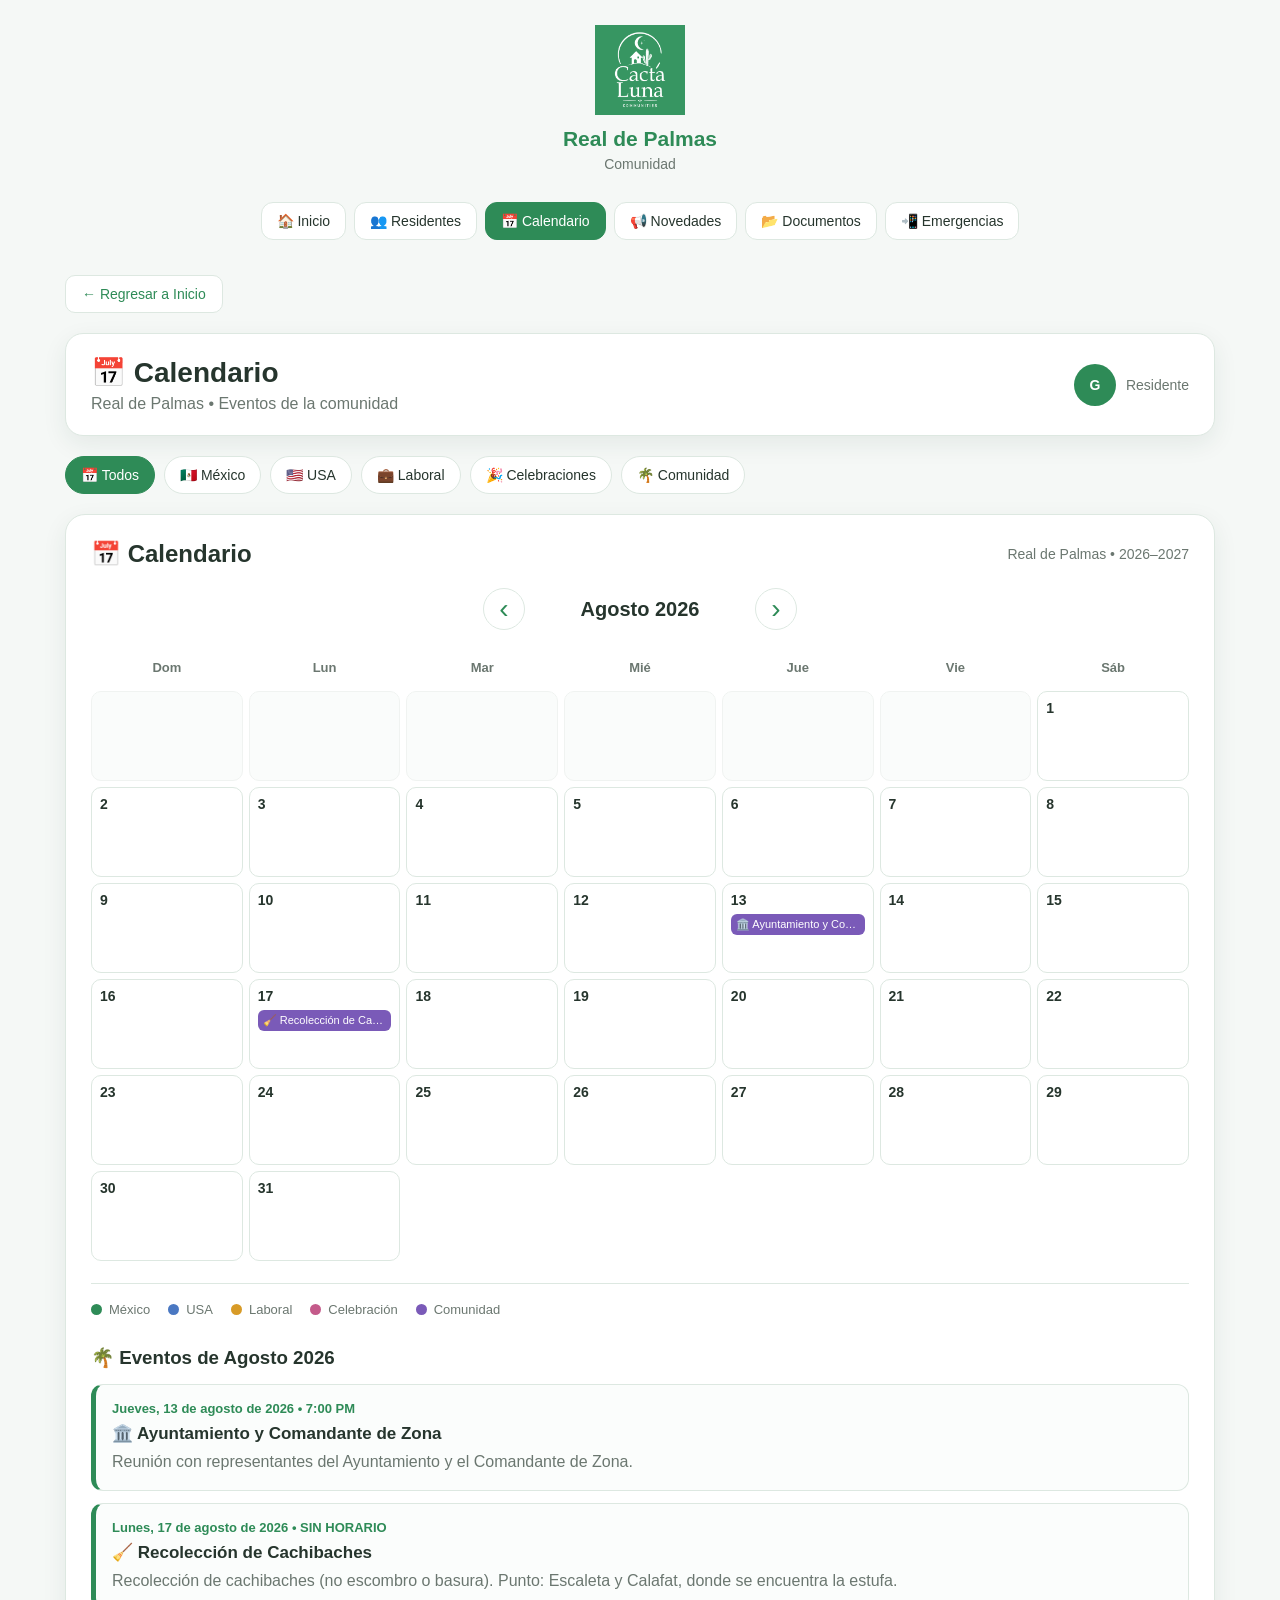
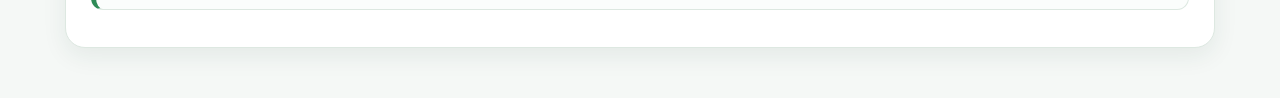
==== commit e5e94a16: "Update calendario.html" ====
--- a/pages/calendario.html
+++ b/pages/calendario.html
@@ -52,7 +52,6 @@
     overflow-x:hidden;
 }
 
-
 /* ==================================================
    LOGO
 ================================================== */
@@ -81,7 +80,6 @@
     color:var(--gris);
     font-size:14px;
 }
-
 
 /* ==================================================
    MENU
@@ -118,7 +116,6 @@
     border-color:var(--verde-principal);
 }
 
-
 /* ==================================================
    CONTENEDOR
 ================================================== */
@@ -130,9 +127,8 @@
     padding:15px 25px 50px;
 }
 
-
-/* ==================================================
-   BOTÓN INICIO
+/* ==================================================
+   BOTON INICIO
 ================================================== */
 
 .boton-inicio{
@@ -152,7 +148,6 @@
     background:var(--verde-claro);
 }
 
-
 /* ==================================================
    TOPBAR
 ================================================== */
@@ -200,7 +195,6 @@
     font-weight:bold;
 }
 
-
 /* ==================================================
    FILTROS
 ================================================== */
@@ -233,14 +227,12 @@
     border-color:var(--verde-principal);
 }
 
-
 /* ==================================================
    TARJETA CALENDARIO
 ================================================== */
 
 .calendar-card{
     width:100%;
-    max-width:100%;
     background:white;
     border:1px solid var(--borde);
     border-radius:20px;
@@ -265,7 +257,6 @@
     color:var(--gris);
     font-size:14px;
 }
-
 
 /* ==================================================
    CONTROLES DE MES
@@ -303,9 +294,8 @@
     font-weight:bold;
 }
 
-
-/* ==================================================
-   DÍAS DE SEMANA
+/* ==================================================
+   DIAS DE SEMANA
 ================================================== */
 
 .weekdays{
@@ -319,12 +309,11 @@
 .weekdays div{
     min-width:0;
     text-align:center;
-    padding:10px 2px;
+    padding:10px 4px;
     font-size:13px;
     font-weight:bold;
     color:var(--gris);
 }
-
 
 /* ==================================================
    GRID DEL CALENDARIO
@@ -345,9 +334,9 @@
     padding:8px;
     background:#fff;
     position:relative;
+    overflow:hidden;
     cursor:default;
     transition:.15s;
-    overflow:hidden;
 }
 
 .day.empty{
@@ -374,9 +363,8 @@
     box-shadow:0 4px 12px rgba(30,70,45,.12);
 }
 
-
-/* ==================================================
-   EVENTOS DENTRO DEL DÍA
+/* ==================================================
+   EVENTOS DENTRO DEL DIA
 ================================================== */
 
 .day-event{
@@ -412,7 +400,6 @@
     background:var(--comunidad);
 }
 
-
 /* ==================================================
    LEYENDA
 ================================================== */
@@ -437,8 +424,8 @@
 .legend-dot{
     width:11px;
     height:11px;
+    border-radius:50%;
     flex:0 0 11px;
-    border-radius:50%;
 }
 
 .dot-mexico{
@@ -460,7 +447,6 @@
 .dot-comunidad{
     background:var(--comunidad);
 }
-
 
 /* ==================================================
    LISTA DE EVENTOS
@@ -502,7 +488,6 @@
     line-height:1.5;
 }
 
-
 /* ==================================================
    MENSAJE SIN EVENTOS
 ================================================== */
@@ -514,6 +499,30 @@
     border-radius:10px;
 }
 
+/* ==================================================
+   RESPONSIVE - TABLET
+================================================== */
+
+@media(max-width:900px){
+
+    .main-content{
+        padding-left:16px;
+        padding-right:16px;
+    }
+
+    .calendar-card{
+        padding:18px;
+    }
+
+    .day{
+        min-height:75px;
+    }
+
+    .day-event{
+        font-size:10px;
+    }
+
+}
 
 /* ==================================================
    RESPONSIVE - CELULAR
@@ -521,30 +530,55 @@
 
 @media(max-width:700px){
 
-    .main-content{
-        width:100%;
-        padding:10px 10px 35px;
+    body{
+        overflow-x:hidden;
+    }
+
+    .logo-area{
+        padding:18px 10px 15px;
+    }
+
+    .logo-area img{
+        width:72px;
+        height:72px;
+        margin-bottom:8px;
+    }
+
+    .logo-area h2{
+        font-size:19px;
+    }
+
+    .logo-area p{
+        font-size:13px;
     }
 
     .menu{
         width:100%;
-        padding:8px 8px 15px;
+        padding:7px 8px 14px;
         gap:6px;
     }
 
     .menu a{
         font-size:12px;
         padding:8px 9px;
+        border-radius:10px;
+    }
+
+    .main-content{
+        width:100%;
+        padding:8px 8px 30px;
     }
 
     .boton-inicio{
+        font-size:13px;
+        padding:9px 12px;
+        margin-bottom:14px;
+    }
+
+    .topbar{
+        padding:16px;
+        border-radius:15px;
         margin-bottom:15px;
-    }
-
-    .topbar{
-        width:100%;
-        padding:17px;
-        align-items:flex-start;
     }
 
     .topbar h1{
@@ -553,7 +587,6 @@
 
     .topbar p{
         font-size:13px;
-        line-height:1.4;
     }
 
     .profile{
@@ -561,13 +594,13 @@
     }
 
     .filters{
-        width:100%;
         gap:6px;
+        margin-bottom:14px;
     }
 
     .filter{
+        padding:8px 10px;
         font-size:12px;
-        padding:8px 10px;
     }
 
     .calendar-card{
@@ -592,20 +625,27 @@
 
     .month-controls{
         gap:8px;
-        margin-bottom:15px;
+        margin-bottom:13px;
     }
 
     .month-button{
-        width:38px;
-        height:38px;
-        flex-basis:38px;
-        font-size:24px;
+        width:36px;
+        height:36px;
+        flex:0 0 36px;
+        font-size:23px;
     }
 
     .month-label{
-        width:150px;
+        width:auto;
+        min-width:0;
+        flex:1;
         font-size:16px;
     }
+
+    /* ==================================================
+       CALENDARIO MOVIL
+       LAS 7 COLUMNAS SE MANTIENEN
+    ================================================== */
 
     .weekdays{
         gap:2px;
@@ -615,6 +655,7 @@
     .weekdays div{
         font-size:9px;
         padding:6px 1px;
+        overflow:hidden;
     }
 
     .calendar-grid{
@@ -622,28 +663,45 @@
     }
 
     .day{
-        min-height:68px;
-        padding:4px 3px;
+        min-width:0;
+        width:100%;
+        height:62px;
+        min-height:62px;
+        padding:4px;
         border-radius:6px;
+        overflow:hidden;
     }
 
     .day-number{
         font-size:11px;
-        margin-bottom:4px;
-    }
+        margin-bottom:2px;
+    }
+
+    /*
+       En celular los nombres largos de eventos
+       se ocultan del cuadrito para que no deformen
+       el calendario. La información completa queda
+       abajo en "Eventos del mes".
+    */
 
     .day-event{
-        font-size:8px;
-        line-height:1.1;
-        padding:3px 2px;
-        border-radius:4px;
-        margin-top:3px;
+        width:7px;
+        height:7px;
+        padding:0;
+        margin:3px 0 0;
+        border-radius:50%;
+        font-size:0;
+        display:block;
+    }
+
+    .day.has-event{
+        cursor:pointer;
     }
 
     .legend{
-        gap:8px;
-        margin-top:18px;
-        padding-top:15px;
+        gap:8px 12px;
+        margin-top:15px;
+        padding-top:14px;
     }
 
     .legend-item{
@@ -653,19 +711,38 @@
     .legend-dot{
         width:9px;
         height:9px;
-        flex-basis:9px;
+        flex:0 0 9px;
+    }
+
+    .events-list{
+        margin-top:22px;
+    }
+
+    .events-list h3{
+        font-size:18px;
+        margin-bottom:12px;
     }
 
     .event-card{
-        padding:14px;
+        padding:13px;
+        border-radius:10px;
+        margin-bottom:10px;
+    }
+
+    .event-card .date{
+        font-size:12px;
     }
 
     .event-card .title{
-        font-size:16px;
-    }
-
-}
-
+        font-size:15px;
+    }
+
+    .event-card p{
+        font-size:13px;
+        line-height:1.5;
+    }
+
+}
 
 /* ==================================================
    CELULAR MUY PEQUEÑO
@@ -673,9 +750,9 @@
 
 @media(max-width:380px){
 
-    .main-content{
-        padding-left:7px;
-        padding-right:7px;
+    .menu a{
+        font-size:11px;
+        padding:7px 8px;
     }
 
     .calendar-card{
@@ -683,28 +760,29 @@
     }
 
     .day{
-        min-height:62px;
-        padding:3px 2px;
+        height:55px;
+        min-height:55px;
+        padding:3px;
     }
 
     .day-number{
         font-size:10px;
     }
 
-    .day-event{
-        font-size:7px;
-        padding:2px;
-    }
-
     .weekdays div{
         font-size:8px;
     }
 
     .month-label{
-        width:135px;
         font-size:15px;
     }
 
+    .month-button{
+        width:34px;
+        height:34px;
+        flex-basis:34px;
+    }
+
 }
 
 </style>
@@ -712,7 +790,6 @@
 </head>
 
 <body>
-
 
 <!-- ==================================================
      LOGO
@@ -954,7 +1031,6 @@
 
 <script>
 
-
 /* ==================================================
    CONFIGURACIÓN
 ================================================== */
@@ -973,169 +1049,459 @@
 
 const eventos = [
 
-    /* ================================
+    /* ==================================================
        AGOSTO 2026
-    ================================= */
-
-    {
-        fecha: "2026-08-13",
-        hora: "7:00 PM",
-        titulo: "🏛️ Ayuntamiento y Comandante de Zona",
+    ================================================== */
+
+    {
+        fecha:"2026-08-13",
+        hora:"7:00 PM",
+        titulo:"🏛️ Ayuntamiento y Comandante de Zona",
         descripcion:
             "Reunión con representantes del Ayuntamiento y el Comandante de Zona.",
-        categoria: "comunidad"
-    },
-
-    {
-        fecha: "2026-08-14",
-        hora: "SIN HORARIO",
-        titulo: "🧹 Recolección de Cachibaches",
+        categoria:"comunidad"
+    },
+
+    {
+        fecha:"2026-08-17",
+        hora:"SIN HORARIO",
+        titulo:"🧹 Recolección de Cachibaches",
         descripcion:
             "Recolección de cachibaches (no escombro o basura). Punto: Escaleta y Calafat, donde se encuentra la estufa.",
-        categoria: "comunidad"
+        categoria:"comunidad"
     },
 
 
     /* ==================================================
-       DÍAS FESTIVOS Y CELEBRACIONES 2026
+       SEPTIEMBRE 2026
     ================================================== */
 
     {
-        fecha: "2026-09-16",
-        hora: "",
-        titulo: "🇲🇽 Día de la Independencia de México",
-        descripcion:
-            "Día de la Independencia de México.",
-        categoria: "mexico"
-    },
-
-    {
-        fecha: "2026-11-02",
-        hora: "",
-        titulo: "🇲🇽 Día de Muertos",
+        fecha:"2026-09-07",
+        hora:"",
+        titulo:"🇺🇸 Labor Day",
+        descripcion:
+            "Día del Trabajo en Estados Unidos.",
+        categoria:"usa"
+    },
+
+    {
+        fecha:"2026-09-16",
+        hora:"",
+        titulo:"🇲🇽 Día de la Independencia de México",
+        descripcion:
+            "Conmemoración de la Independencia de México.",
+        categoria:"mexico"
+    },
+
+
+    /* ==================================================
+       OCTUBRE 2026
+    ================================================== */
+
+    {
+        fecha:"2026-10-12",
+        hora:"",
+        titulo:"🇺🇸 Columbus Day",
+        descripcion:
+            "Día observado en Estados Unidos.",
+        categoria:"usa"
+    },
+
+    {
+        fecha:"2026-10-31",
+        hora:"",
+        titulo:"🎃 Halloween",
+        descripcion:
+            "Celebración de Halloween.",
+        categoria:"celebracion"
+    },
+
+
+    /* ==================================================
+       NOVIEMBRE 2026
+    ================================================== */
+
+    {
+        fecha:"2026-11-02",
+        hora:"",
+        titulo:"🇲🇽 Día de Muertos",
         descripcion:
             "Conmemoración del Día de Muertos.",
-        categoria: "celebracion"
-    },
-
-    {
-        fecha: "2026-11-16",
-        hora: "",
-        titulo: "🇲🇽 Revolución Mexicana",
-        descripcion:
-            "Conmemoración de la Revolución Mexicana.",
-        categoria: "mexico"
-    },
-
-    {
-        fecha: "2026-12-25",
-        hora: "",
-        titulo: "🎄 Navidad",
+        categoria:"celebracion"
+    },
+
+    {
+        fecha:"2026-11-11",
+        hora:"",
+        titulo:"🇺🇸 Veterans Day",
+        descripcion:
+            "Día de los Veteranos en Estados Unidos.",
+        categoria:"usa"
+    },
+
+    {
+        fecha:"2026-11-16",
+        hora:"",
+        titulo:"🇲🇽 Revolución Mexicana",
+        descripcion:
+            "Día de descanso obligatorio en México por la conmemoración de la Revolución Mexicana.",
+        categoria:"mexico"
+    },
+
+    {
+        fecha:"2026-11-26",
+        hora:"",
+        titulo:"🦃 Thanksgiving",
+        descripcion:
+            "Día de Acción de Gracias en Estados Unidos.",
+        categoria:"usa"
+    },
+
+
+    /* ==================================================
+       DICIEMBRE 2026
+    ================================================== */
+
+    {
+        fecha:"2026-12-24",
+        hora:"",
+        titulo:"🎄 Nochebuena",
+        descripcion:
+            "Celebración de Nochebuena.",
+        categoria:"celebracion"
+    },
+
+    {
+        fecha:"2026-12-25",
+        hora:"",
+        titulo:"🎄 Navidad",
         descripcion:
             "Celebración de Navidad.",
-        categoria: "celebracion"
+        categoria:"celebracion"
+    },
+
+    {
+        fecha:"2026-12-31",
+        hora:"",
+        titulo:"🎆 Nochevieja",
+        descripcion:
+            "Último día del año.",
+        categoria:"celebracion"
     },
 
 
     /* ==================================================
-       2027
+       ENERO 2027
     ================================================== */
 
     {
-        fecha: "2027-01-01",
-        hora: "",
-        titulo: "🎆 Año Nuevo",
+        fecha:"2027-01-01",
+        hora:"",
+        titulo:"🎆 Año Nuevo",
         descripcion:
             "Inicio del año 2027.",
-        categoria: "celebracion"
-    },
-
-    {
-        fecha: "2027-02-05",
-        hora: "",
-        titulo: "🇲🇽 Día de la Constitución",
+        categoria:"celebracion"
+    },
+
+    {
+        fecha:"2027-01-18",
+        hora:"",
+        titulo:"🇺🇸 Martin Luther King Jr. Day",
+        descripcion:
+            "Día festivo federal en Estados Unidos.",
+        categoria:"usa"
+    },
+
+
+    /* ==================================================
+       FEBRERO 2027
+    ================================================== */
+
+    {
+        fecha:"2027-02-05",
+        hora:"",
+        titulo:"🇲🇽 Día de la Constitución",
         descripcion:
             "Conmemoración de la Constitución Mexicana.",
-        categoria: "mexico"
-    },
-
-    {
-        fecha: "2027-02-14",
-        hora: "",
-        titulo: "❤️ Día del Amor y la Amistad",
+        categoria:"mexico"
+    },
+
+    {
+        fecha:"2027-02-14",
+        hora:"",
+        titulo:"❤️ Día del Amor y la Amistad",
         descripcion:
             "Celebración del Día del Amor y la Amistad.",
-        categoria: "celebracion"
-    },
-
-    {
-        fecha: "2027-03-21",
-        hora: "",
-        titulo: "🇲🇽 Natalicio de Benito Juárez",
+        categoria:"celebracion"
+    },
+
+    {
+        fecha:"2027-02-15",
+        hora:"",
+        titulo:"🇺🇸 Presidents' Day",
+        descripcion:
+            "Día de los Presidentes en Estados Unidos.",
+        categoria:"usa"
+    },
+
+
+    /* ==================================================
+       MARZO 2027
+    ================================================== */
+
+    {
+        fecha:"2027-03-17",
+        hora:"",
+        titulo:"☘️ St. Patrick's Day",
+        descripcion:
+            "Celebración de San Patricio.",
+        categoria:"celebracion"
+    },
+
+    {
+        fecha:"2027-03-21",
+        hora:"",
+        titulo:"🇲🇽 Natalicio de Benito Juárez",
         descripcion:
             "Conmemoración del natalicio de Benito Juárez.",
-        categoria: "mexico"
-    },
-
-    {
-        fecha: "2027-05-10",
-        hora: "",
-        titulo: "💐 Día de las Madres",
+        categoria:"mexico"
+    },
+
+    {
+        fecha:"2027-03-26",
+        hora:"",
+        titulo:"✝️ Viernes Santo",
+        descripcion:
+            "Viernes Santo.",
+        categoria:"celebracion"
+    },
+
+    {
+        fecha:"2027-03-28",
+        hora:"",
+        titulo:"🐰 Easter / Pascua",
+        descripcion:
+            "Celebración de Pascua.",
+        categoria:"celebracion"
+    },
+
+
+    /* ==================================================
+       ABRIL 2027
+    ================================================== */
+
+    {
+        fecha:"2027-04-30",
+        hora:"",
+        titulo:"🧒 Día del Niño",
+        descripcion:
+            "Celebración del Día del Niño en México.",
+        categoria:"celebracion"
+    },
+
+
+    /* ==================================================
+       MAYO 2027
+    ================================================== */
+
+    {
+        fecha:"2027-05-01",
+        hora:"",
+        titulo:"🇲🇽 Día del Trabajo",
+        descripcion:
+            "Día del Trabajo en México.",
+        categoria:"laboral"
+    },
+
+    {
+        fecha:"2027-05-05",
+        hora:"",
+        titulo:"🇲🇽 Batalla de Puebla",
+        descripcion:
+            "Conmemoración de la Batalla de Puebla.",
+        categoria:"mexico"
+    },
+
+    {
+        fecha:"2027-05-10",
+        hora:"",
+        titulo:"💐 Día de las Madres",
         descripcion:
             "Celebración del Día de las Madres.",
-        categoria: "celebracion"
-    },
-
-    {
-        fecha: "2027-06-20",
-        hora: "",
-        titulo: "👔 Día del Padre",
+        categoria:"celebracion"
+    },
+
+    {
+        fecha:"2027-05-31",
+        hora:"",
+        titulo:"🇺🇸 Memorial Day",
+        descripcion:
+            "Día de los Caídos en Estados Unidos.",
+        categoria:"usa"
+    },
+
+
+    /* ==================================================
+       JUNIO 2027
+    ================================================== */
+
+    {
+        fecha:"2027-06-20",
+        hora:"",
+        titulo:"👔 Día del Padre",
         descripcion:
             "Celebración del Día del Padre.",
-        categoria: "celebracion"
-    },
-
-    {
-        fecha: "2027-09-16",
-        hora: "",
-        titulo: "🇲🇽 Día de la Independencia de México",
-        descripcion:
-            "Día de la Independencia de México.",
-        categoria: "mexico"
-    },
-
-    {
-        fecha: "2027-11-02",
-        hora: "",
-        titulo: "🇲🇽 Día de Muertos",
+        categoria:"celebracion"
+    },
+
+
+    /* ==================================================
+       JULIO 2027
+    ================================================== */
+
+    {
+        fecha:"2027-07-04",
+        hora:"",
+        titulo:"🇺🇸 Independence Day",
+        descripcion:
+            "Día de la Independencia de Estados Unidos.",
+        categoria:"usa"
+    },
+
+    {
+        fecha:"2027-07-05",
+        hora:"",
+        titulo:"🇺🇸 Independence Day observado",
+        descripcion:
+            "Día festivo observado en Estados Unidos.",
+        categoria:"usa"
+    },
+
+
+    /* ==================================================
+       SEPTIEMBRE 2027
+    ================================================== */
+
+    {
+        fecha:"2027-09-06",
+        hora:"",
+        titulo:"🇺🇸 Labor Day",
+        descripcion:
+            "Día del Trabajo en Estados Unidos.",
+        categoria:"usa"
+    },
+
+    {
+        fecha:"2027-09-16",
+        hora:"",
+        titulo:"🇲🇽 Día de la Independencia de México",
+        descripcion:
+            "Conmemoración de la Independencia de México.",
+        categoria:"mexico"
+    },
+
+
+    /* ==================================================
+       OCTUBRE 2027
+    ================================================== */
+
+    {
+        fecha:"2027-10-11",
+        hora:"",
+        titulo:"🇺🇸 Columbus Day",
+        descripcion:
+            "Día observado en Estados Unidos.",
+        categoria:"usa"
+    },
+
+    {
+        fecha:"2027-10-31",
+        hora:"",
+        titulo:"🎃 Halloween",
+        descripcion:
+            "Celebración de Halloween.",
+        categoria:"celebracion"
+    },
+
+
+    /* ==================================================
+       NOVIEMBRE 2027
+    ================================================== */
+
+    {
+        fecha:"2027-11-02",
+        hora:"",
+        titulo:"🇲🇽 Día de Muertos",
         descripcion:
             "Conmemoración del Día de Muertos.",
-        categoria: "celebracion"
-    },
-
-    {
-        fecha: "2027-11-15",
-        hora: "",
-        titulo: "🇲🇽 Revolución Mexicana",
-        descripcion:
-            "Conmemoración de la Revolución Mexicana.",
-        categoria: "mexico"
-    },
-
-    {
-        fecha: "2027-12-25",
-        hora: "",
-        titulo: "🎄 Navidad",
+        categoria:"celebracion"
+    },
+
+    {
+        fecha:"2027-11-11",
+        hora:"",
+        titulo:"🇺🇸 Veterans Day",
+        descripcion:
+            "Día de los Veteranos en Estados Unidos.",
+        categoria:"usa"
+    },
+
+    {
+        fecha:"2027-11-15",
+        hora:"",
+        titulo:"🇲🇽 Revolución Mexicana",
+        descripcion:
+            "Día de descanso obligatorio en México por la conmemoración de la Revolución Mexicana.",
+        categoria:"mexico"
+    },
+
+    {
+        fecha:"2027-11-25",
+        hora:"",
+        titulo:"🦃 Thanksgiving",
+        descripcion:
+            "Día de Acción de Gracias en Estados Unidos.",
+        categoria:"usa"
+    },
+
+
+    /* ==================================================
+       DICIEMBRE 2027
+    ================================================== */
+
+    {
+        fecha:"2027-12-24",
+        hora:"",
+        titulo:"🎄 Nochebuena",
+        descripcion:
+            "Celebración de Nochebuena.",
+        categoria:"celebracion"
+    },
+
+    {
+        fecha:"2027-12-25",
+        hora:"",
+        titulo:"🎄 Navidad",
         descripcion:
             "Celebración de Navidad.",
-        categoria: "celebracion"
+        categoria:"celebracion"
+    },
+
+    {
+        fecha:"2027-12-31",
+        hora:"",
+        titulo:"🎆 Nochevieja",
+        descripcion:
+            "Último día del año.",
+        categoria:"celebracion"
     }
 
 ];
 
 
 /* ==================================================
-   MESES
+   NOMBRES DE LOS MESES
 ================================================== */
 
 const nombresMeses = [
@@ -1177,16 +1543,14 @@
     label.textContent =
         nombresMeses[mes] + " " + año;
 
-
     const primerDia =
         new Date(año, mes, 1).getDay();
 
-
     const diasMes =
         new Date(año, mes + 1, 0).getDate();
 
 
-    /* ESPACIOS ANTES DEL DÍA 1 */
+    /* Espacios antes del día 1 */
 
     for(let i = 0; i < primerDia; i++){
 
@@ -1200,7 +1564,7 @@
     }
 
 
-    /* CREAR DÍAS */
+    /* Crear días */
 
     for(let dia = 1; dia <= diasMes; dia++){
 
@@ -1231,8 +1595,6 @@
             String(dia).padStart(2,"0");
 
 
-        /* EVENTOS DEL DÍA */
-
         const eventosDia =
             eventos.filter(evento => {
 
@@ -1257,9 +1619,6 @@
             eventoDiv.textContent =
                 evento.titulo;
 
-            eventoDiv.title =
-                evento.titulo;
-
             celda.appendChild(eventoDiv);
 
         });
@@ -1277,7 +1636,7 @@
         }
 
 
-        /* HOY */
+        /* Marcar HOY */
 
         const hoy =
             new Date();
@@ -1311,7 +1670,6 @@
 
     container.innerHTML = "";
 
-
     const añoActual =
         fechaActual.getFullYear();
 
@@ -1319,7 +1677,7 @@
         fechaActual.getMonth() + 1;
 
     const mesFormato =
-        String(mesActual).padStart(2,"0");
+        String(mesActual).padStart(2, "0");
 
 
     const eventosDelMes =
@@ -1431,7 +1789,7 @@
 
 
     const fechaObj =
-        new Date(año,mes,dia);
+        new Date(año, mes, dia);
 
 
     const opciones = {
@@ -1512,8 +1870,6 @@
 
     mostrarCalendario();
 
-    /* CORREGIDO:
-       también actualiza la lista */
     mostrarListaEventos();
 
 }
@@ -1544,8 +1900,6 @@
 
     mostrarCalendario();
 
-    /* CORREGIDO:
-       también actualiza la lista */
     mostrarListaEventos();
 
 }
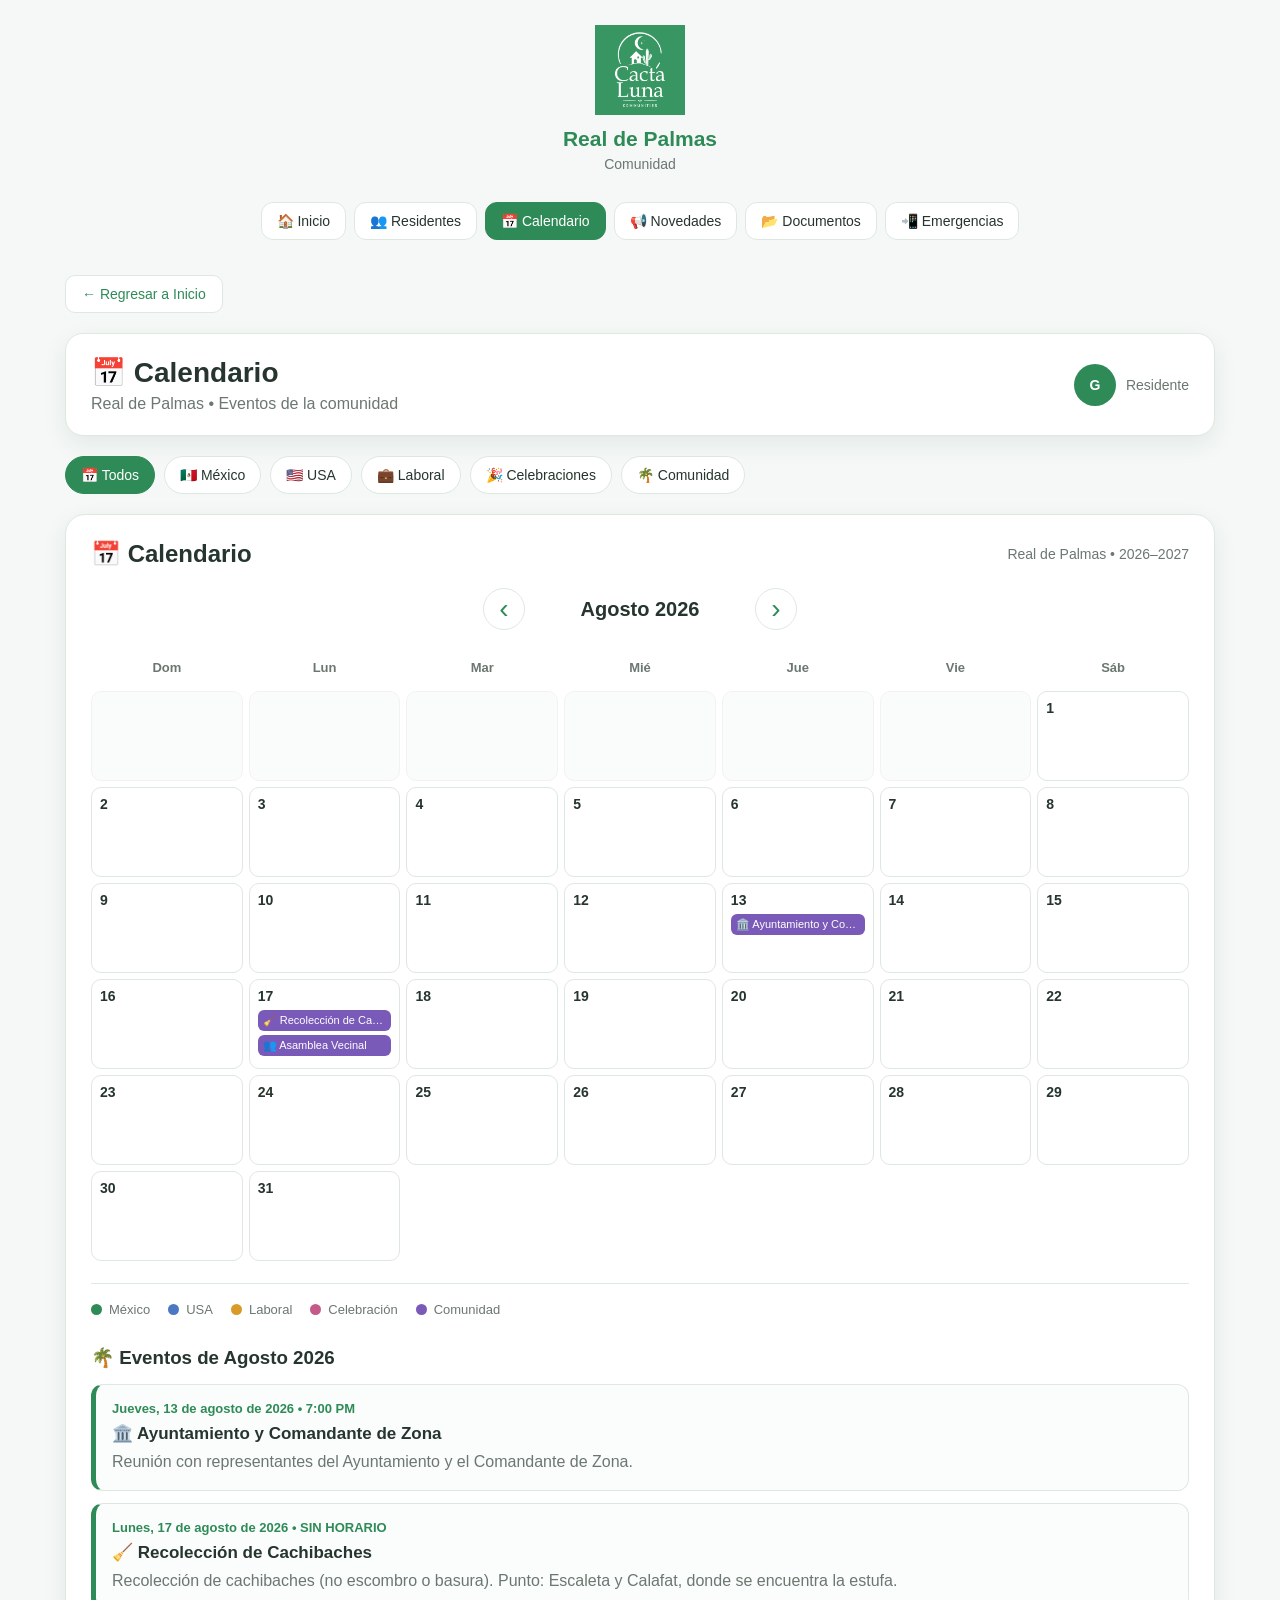
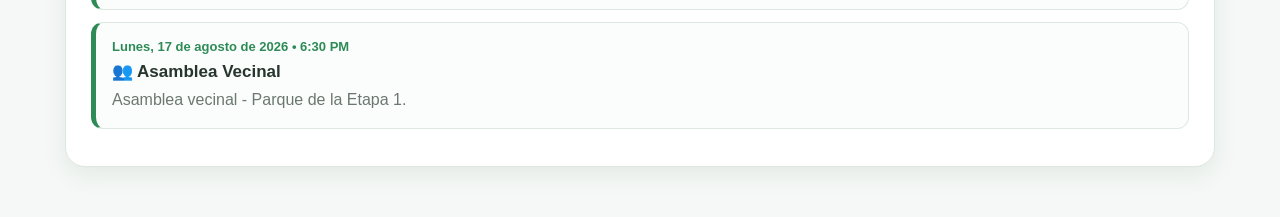
==== commit 0d40ffd5: "Update calendario.html" ====
--- a/pages/calendario.html
+++ b/pages/calendario.html
@@ -1068,6 +1068,15 @@
         titulo:"🧹 Recolección de Cachibaches",
         descripcion:
             "Recolección de cachibaches (no escombro o basura). Punto: Escaleta y Calafat, donde se encuentra la estufa.",
+        categoria:"comunidad"
+    },
+
+    {
+        fecha:"2026-08-17",
+        hora:"6:30 PM",
+        titulo:"👥 Asamblea Vecinal",
+        descripcion:
+            "Asamblea vecinal - Parque de la Etapa 1.",
         categoria:"comunidad"
     },
 
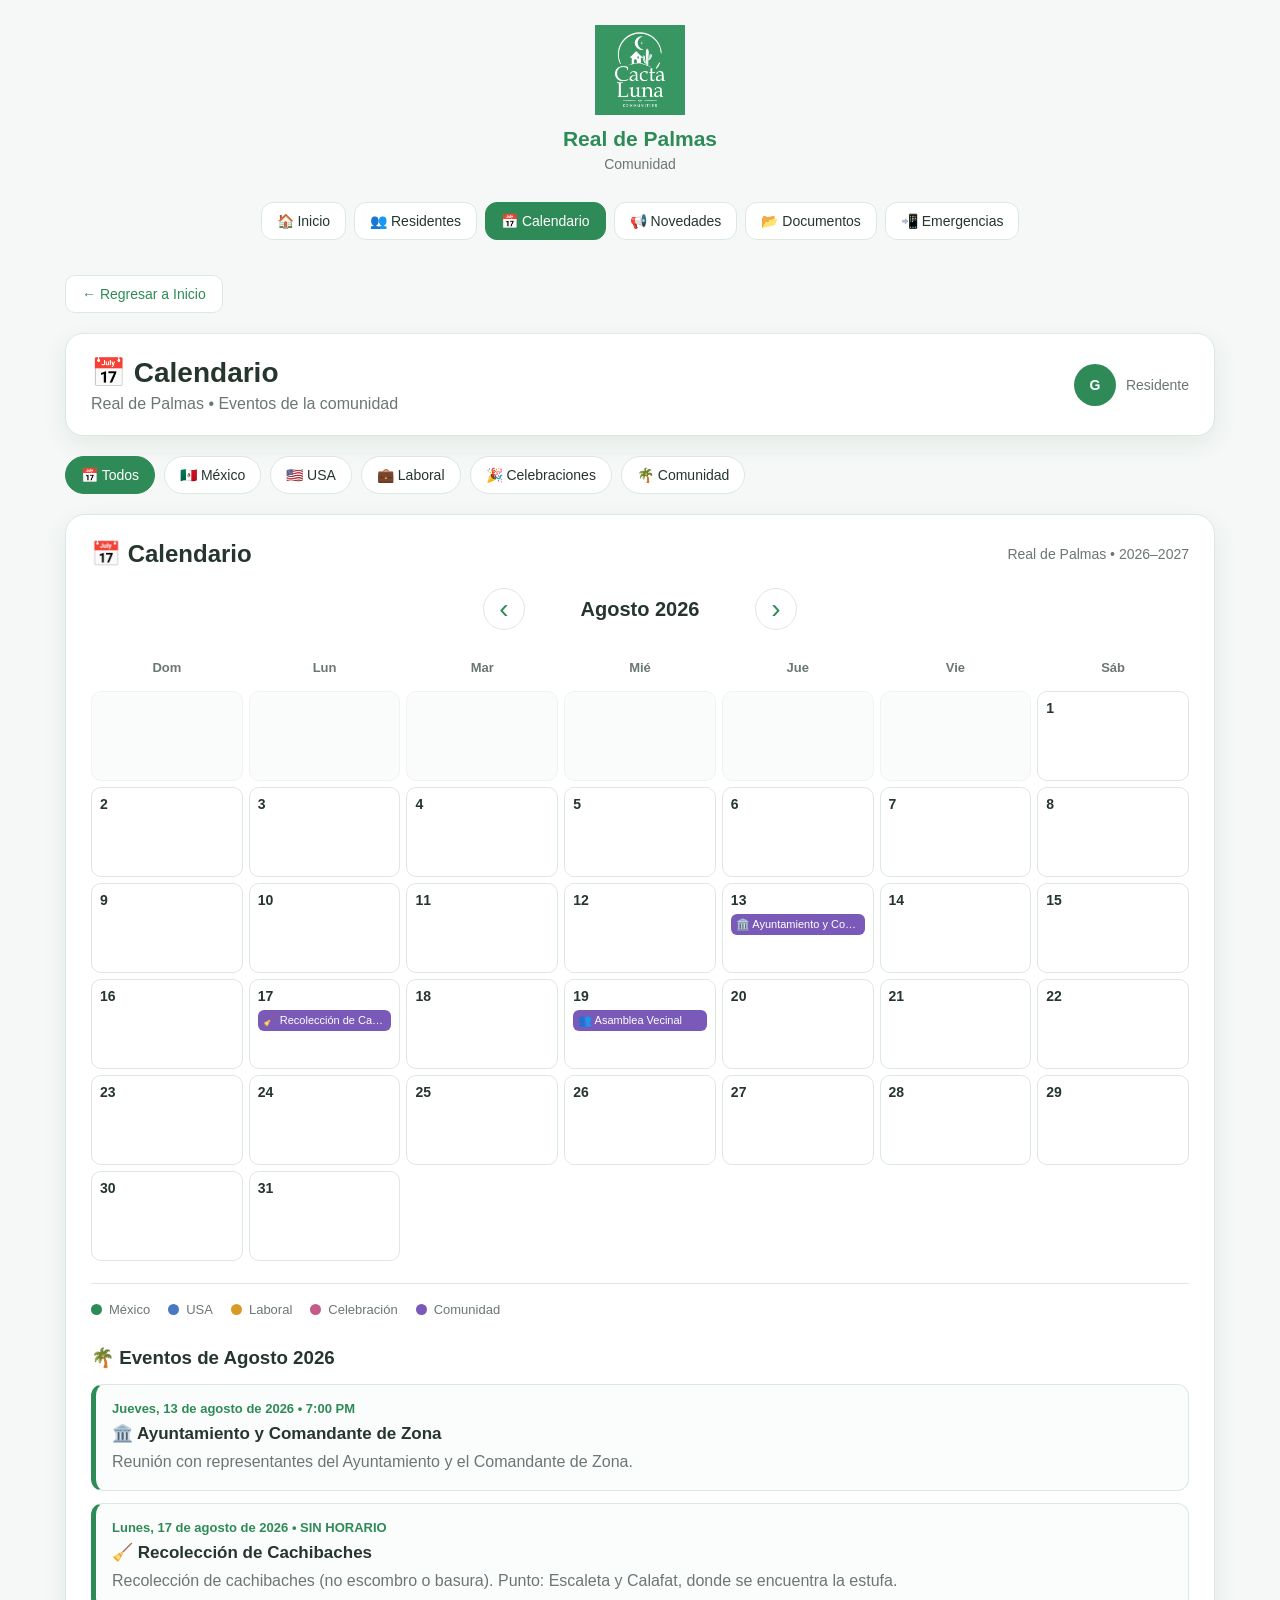
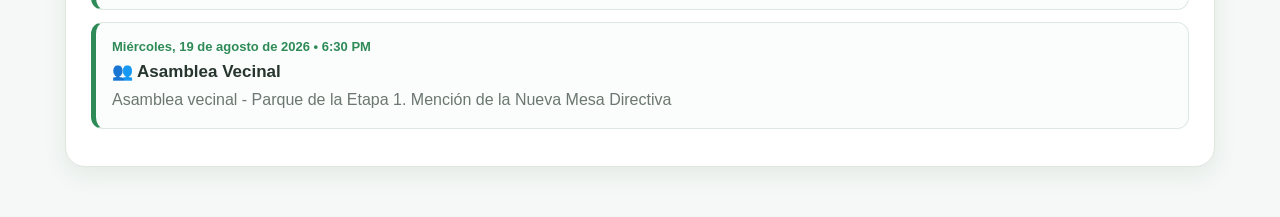
==== commit 4052306d: "Update calendario.html" ====
--- a/pages/calendario.html
+++ b/pages/calendario.html
@@ -1072,11 +1072,11 @@
     },
 
     {
-        fecha:"2026-08-17",
+        fecha:"2026-08-19",
         hora:"6:30 PM",
         titulo:"👥 Asamblea Vecinal",
         descripcion:
-            "Asamblea vecinal - Parque de la Etapa 1.",
+            "Asamblea vecinal - Parque de la Etapa 1. Mención de la Nueva Mesa Directiva",
         categoria:"comunidad"
     },
 
